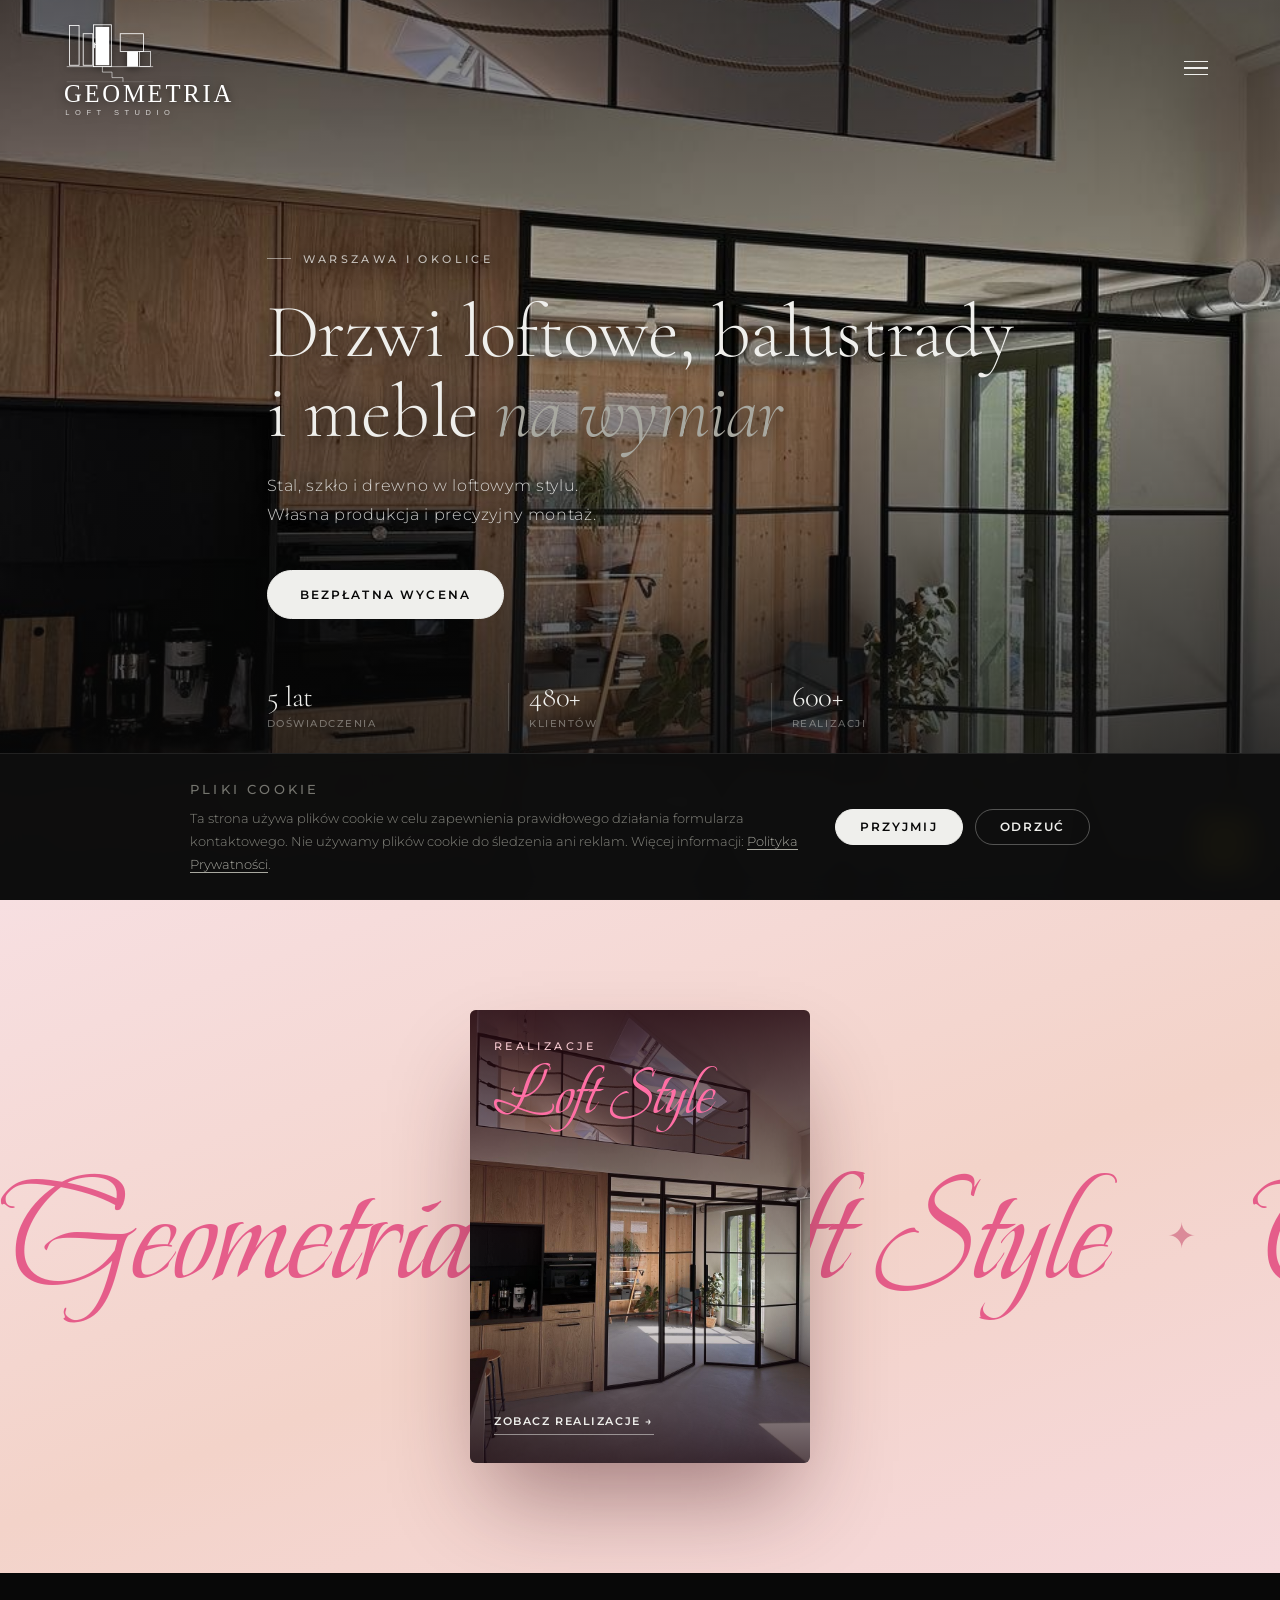
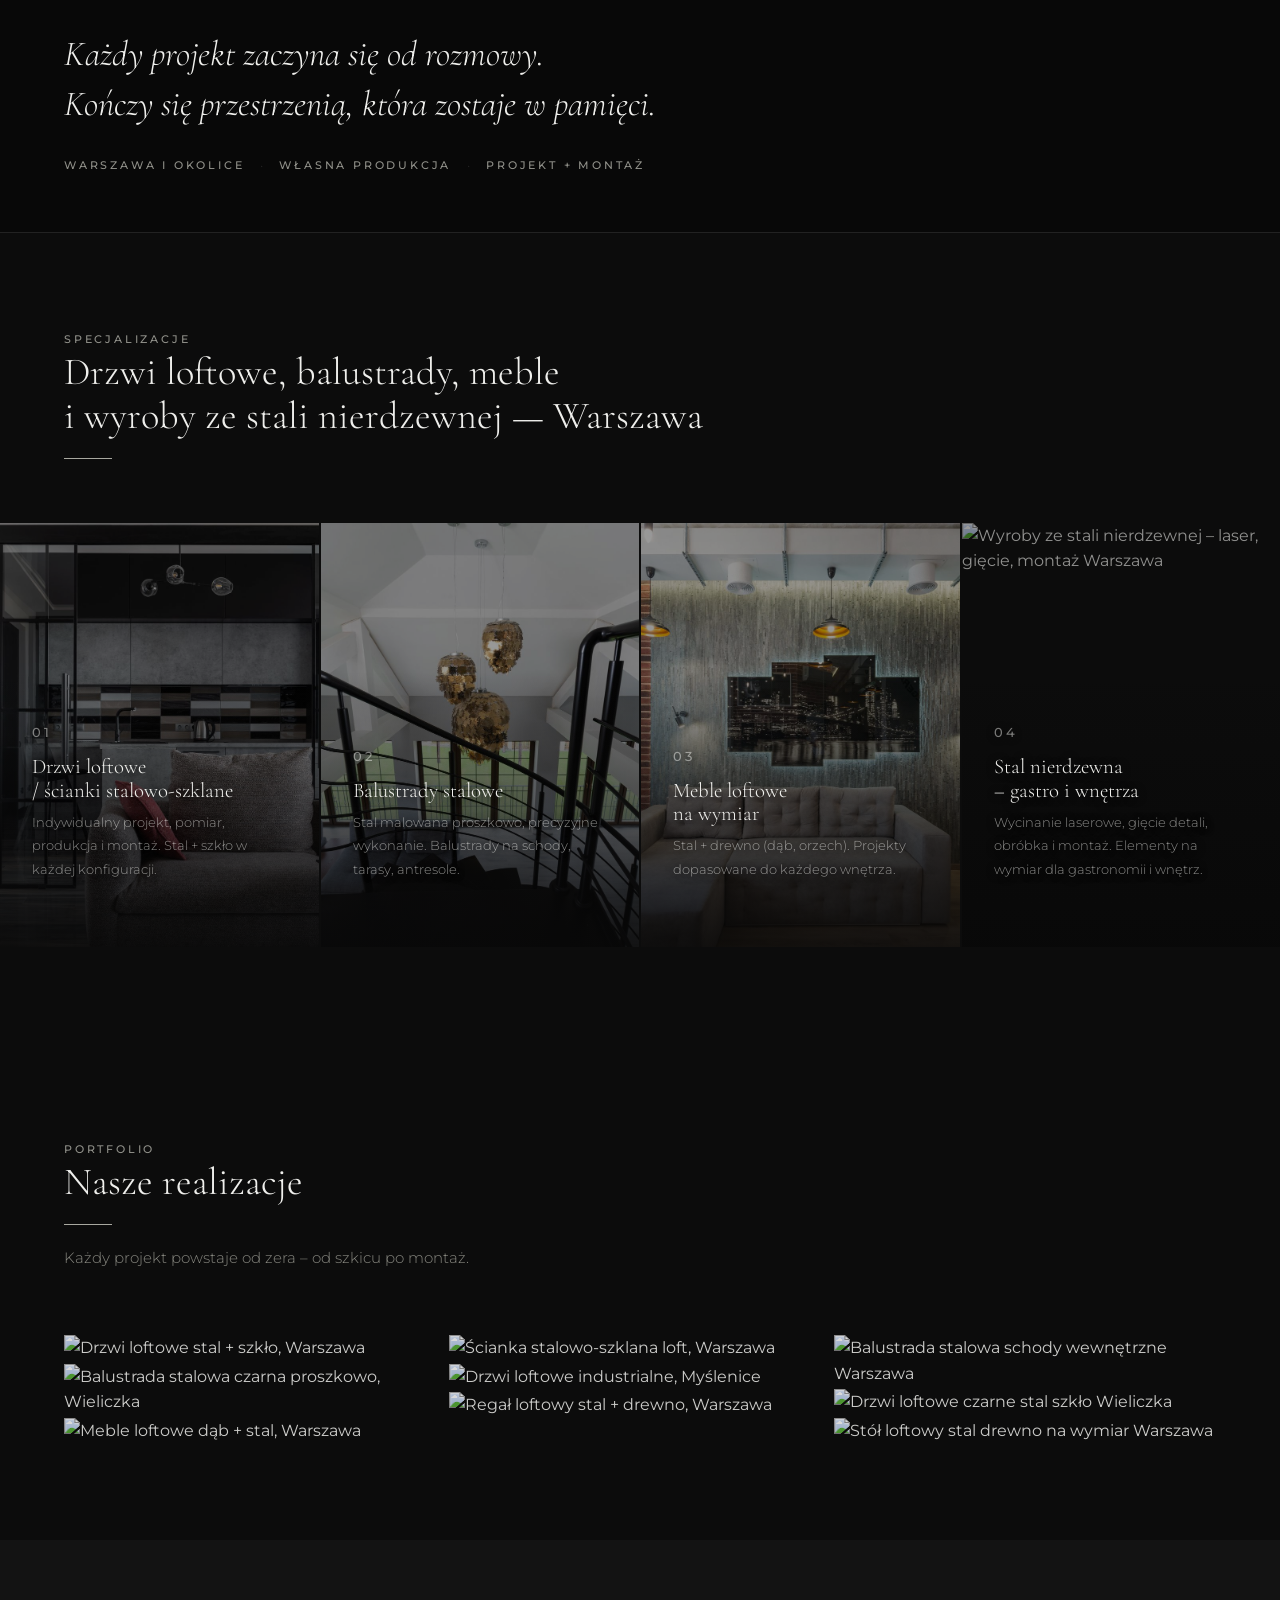
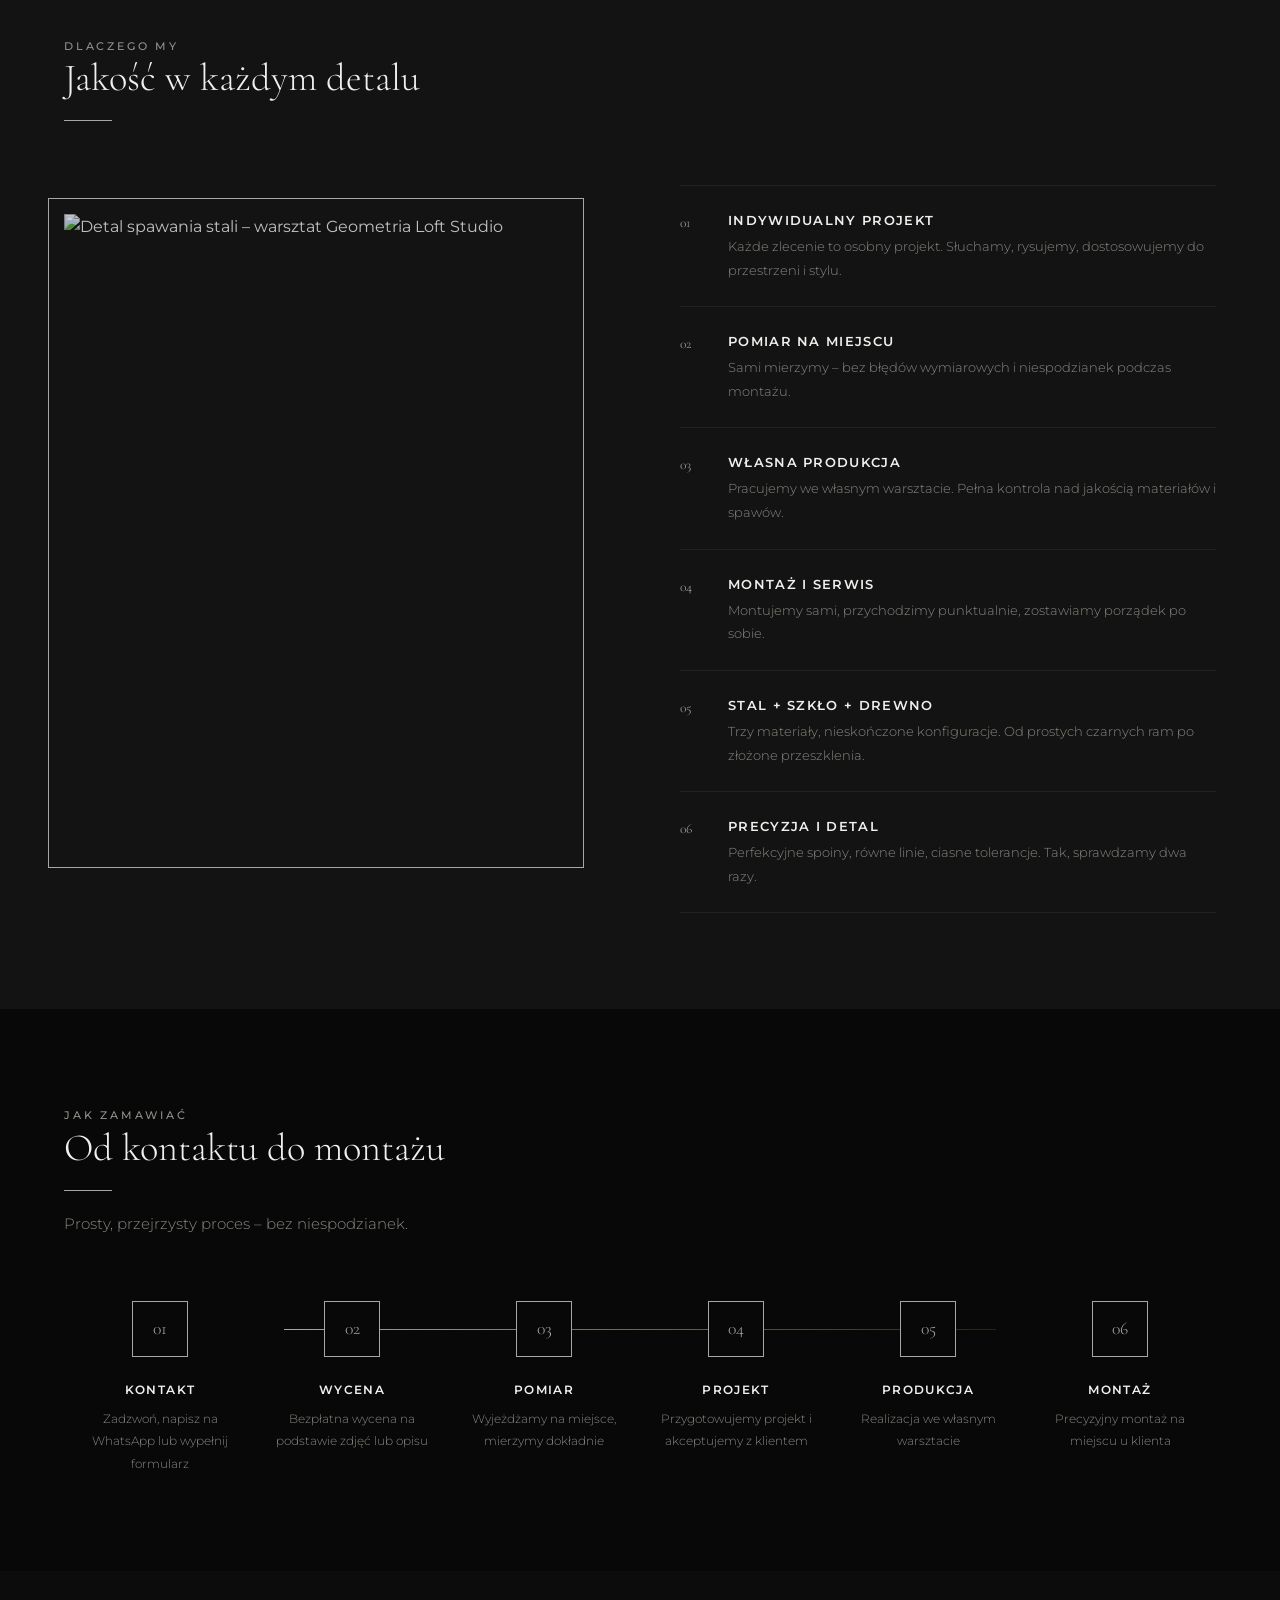
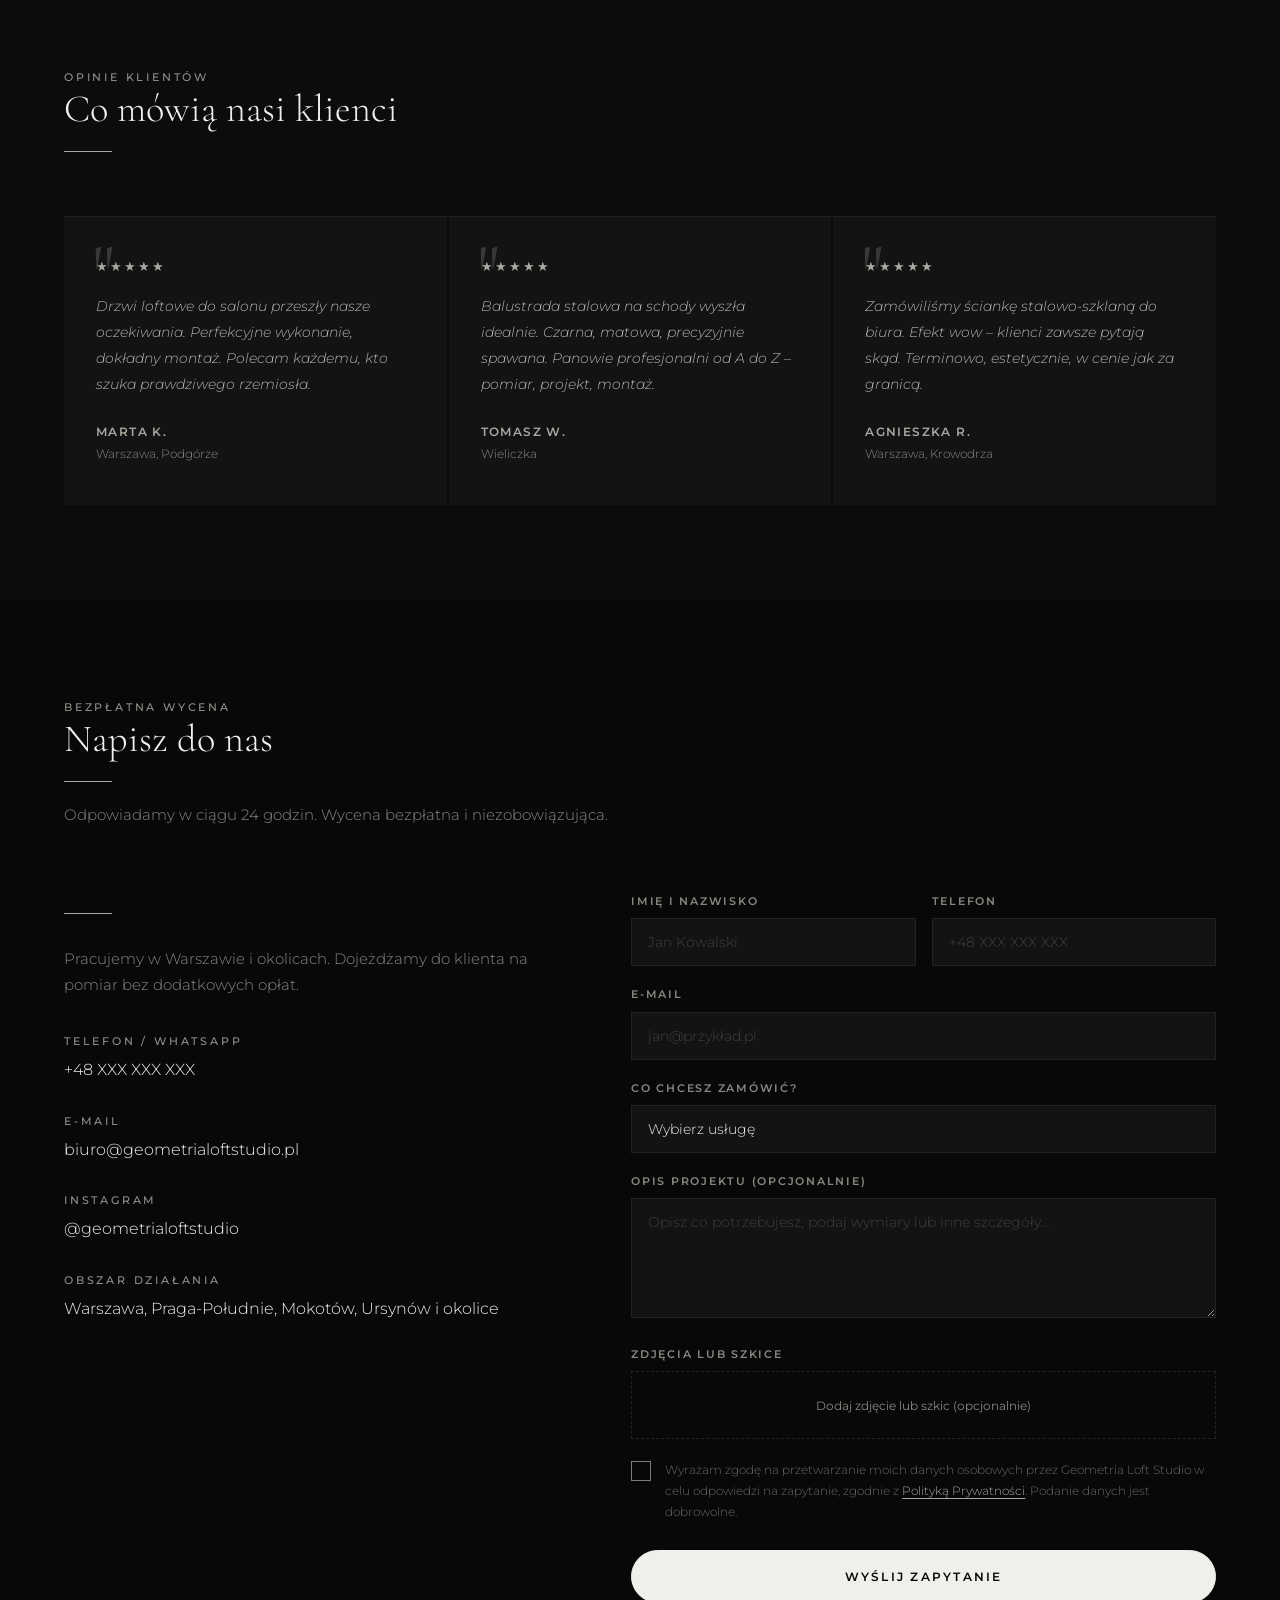
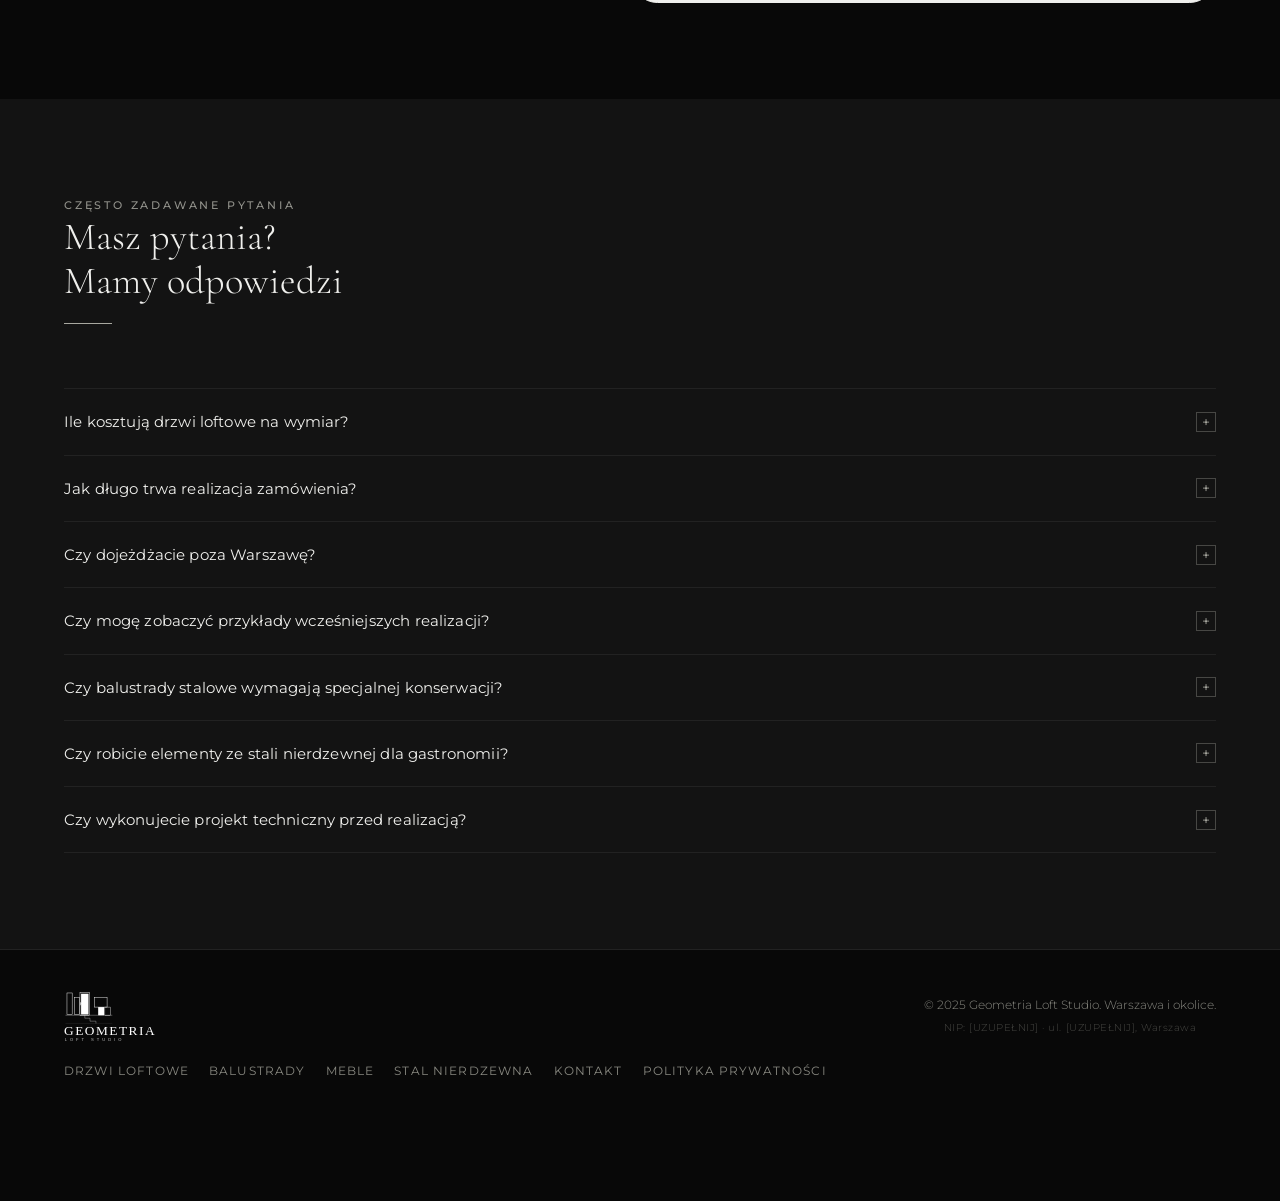
==== index.html @ bf61ce3c "Add pink script marquee showcase section to homepage Unpacks the site source into the repo (index.ht" ====
<!DOCTYPE html>
<html lang="pl">
<head>
  <meta charset="UTF-8" />
  <meta name="viewport" content="width=device-width, initial-scale=1.0" />
  <meta name="description" content="Geometria Loft Studio – drzwi loftowe, balustrady stalowe i meble na wymiar w Warszawie. Indywidualny projekt, własna produkcja, montaż." />
  <meta name="keywords" content="drzwi loftowe Warszawa, balustrady stalowe Warszawa, meble loftowe na wymiar Warszawa, ścianki stalowo szklane, loft studio Warszawa" />
  <meta property="og:title" content="Geometria Loft Studio – Drzwi loftowe i balustrady stalowe Warszawa" />
  <meta property="og:description" content="Drzwi loftowe, balustrady stalowe i meble na wymiar. Stal, szkło i drewno w loftowym stylu. Warszawa i okolice." />
  <meta property="og:type" content="website" />
  <title>Geometria Loft Studio – Drzwi loftowe, Balustrady i Meble na wymiar | Warszawa</title>
  <link rel="icon" href="img/logo.jpg" type="image/jpeg" />
  <link rel="canonical" href="https://geometrialoftstudio.pl/" />
  <link rel="preconnect" href="https://fonts.googleapis.com" />
  <link rel="preconnect" href="https://fonts.gstatic.com" crossorigin />
  <link rel="stylesheet" href="css/style.css" />

  <!-- FAQ Schema (JSON-LD) -->
  <script type="application/ld+json">
  {
    "@context": "https://schema.org",
    "@type": "FAQPage",
    "mainEntity": [
      {
        "@type": "Question",
        "name": "Czy wykonujecie drzwi loftowe na wymiar w Warszawie?",
        "acceptedAnswer": {
          "@type": "Answer",
          "text": "Tak. Projektujemy i produkujemy drzwi loftowe oraz ścianki stalowo-szklane na indywidualne zamówienie. Realizujemy zlecenia w Warszawie i okolicach."
        }
      },
      {
        "@type": "Question",
        "name": "Jak wygląda proces zamówienia balustrady stalowej?",
        "acceptedAnswer": {
          "@type": "Answer",
          "text": "Proces: kontakt → bezpłatna wycena → pomiar → projekt → produkcja → montaż. Od pierwszego kontaktu do montażu."
        }
      },
      {
        "@type": "Question",
        "name": "Czy robicie meble loftowe na wymiar?",
        "acceptedAnswer": {
          "@type": "Answer",
          "text": "Tak. Tworzymy meble loftowe z połączenia stali i drewna – blaty, regały, stoły, konsole – dopasowane do każdego wnętrza."
        }
      }
    ]
  }
  </script>

  <!-- LocalBusiness Schema -->
  <script type="application/ld+json">
  {
    "@context": "https://schema.org",
    "@type": "LocalBusiness",
    "name": "Geometria Loft Studio",
    "description": "Drzwi loftowe, balustrady stalowe i meble na wymiar w Warszawie",
    "address": {
      "@type": "PostalAddress",
      "addressLocality": "Warszawa",
      "addressCountry": "PL"
    },
    "telephone": "+48 XXX XXX XXX",
    "areaServed": "Warszawa i okolice"
  }
  </script>
</head>

<body>

  <!-- ============================================================
       HEADER
  ============================================================ -->
  <header>
    <div class="container">
      <div class="nav-inner">
        <a href="#hero" class="logo" aria-label="Geometria Loft Studio">
          <img src="[data-uri]" alt="Geometria Loft Studio logo" width="120" height="48" />
        </a>
        <button class="burger" id="burgerBtn" aria-label="Menu" aria-expanded="false" aria-controls="mobileMenu">
          <span></span>
          <span></span>
          <span></span>
        </button>

        <!-- Mobile menu overlay -->
        <div class="mobile-menu" id="mobileMenu" aria-hidden="true">
          <div class="mobile-menu-inner">
            <nav aria-label="Nawigacja mobilna">
              <a href="#uslugi" class="mobile-link">Usługi</a>
              <a href="#galeria" class="mobile-link">Realizacje</a>
              <a href="#proces" class="mobile-link">Proces</a>
              <a href="#opinie" class="mobile-link">Opinie</a>
              <a href="#faq" class="mobile-link">FAQ</a>
              <a href="#kontakt" class="mobile-link">Kontakt</a>
            </nav>
          </div>
        </div>
      </div>
    </div>
  </header>

  <!-- ============================================================
       HERO
  ============================================================ -->
  <section id="hero" aria-labelledby="hero-heading">
    <div class="hero-bg" role="img" aria-label="Drzwi loftowe stalowo-szklane w stylu industrialnym"></div>
    <div class="container">
      <div class="hero-content">
        <p class="label rv">Warszawa i okolice</p>
        <!-- JEDYNY H1 NA STRONIE -->
        <h1 id="hero-heading" class="display rv rv-delay-1">
          Drzwi loftowe, balustrady<br />
          i meble <em>na wymiar</em>
        </h1>
        <p class="hero-sub rv rv-delay-2">Stal, szkło i drewno w loftowym stylu.<br />Własna produkcja i precyzyjny montaż.</p>
        <div class="hero-btns rv rv-delay-3">
          <a href="#kontakt" class="btn btn-bronze">Bezpłatna wycena</a>
        </div>

        <div class="hero-stats" style="display:flex;flex-direction:row;flex-wrap:nowrap;align-items:flex-start;gap:0;margin-top:64px;width:100%;">
          <div class="hero-stat" style="display:flex;flex-direction:column;gap:4px;flex:1;padding-right:20px;">
            <span class="hero-stat-num" data-target="5" data-suffix=" lat" style="font-family:'Cormorant Garamond',Georgia,serif;font-size:1.8rem;font-weight:300;color:#EFEFEC;line-height:1;display:block;">0</span>
            <span class="hero-stat-label" style="font-size:0.6rem;font-weight:500;letter-spacing:0.16em;text-transform:uppercase;color:rgba(239,239,236,0.4);display:block;">Doświadczenia</span>
          </div>
          <div class="hero-stat" style="display:flex;flex-direction:column;gap:4px;flex:1;padding:0 20px;border-left:1px solid rgba(239,239,236,0.15);">
            <span class="hero-stat-num" data-target="480" data-suffix="+" style="font-family:'Cormorant Garamond',Georgia,serif;font-size:1.8rem;font-weight:300;color:#EFEFEC;line-height:1;display:block;">0</span>
            <span class="hero-stat-label" style="font-size:0.6rem;font-weight:500;letter-spacing:0.16em;text-transform:uppercase;color:rgba(239,239,236,0.4);display:block;">Klientów</span>
          </div>
          <div class="hero-stat" style="display:flex;flex-direction:column;gap:4px;flex:1;padding-left:20px;border-left:1px solid rgba(239,239,236,0.15);">
            <span class="hero-stat-num" data-target="600" data-suffix="+" style="font-family:'Cormorant Garamond',Georgia,serif;font-size:1.8rem;font-weight:300;color:#EFEFEC;line-height:1;display:block;">0</span>
            <span class="hero-stat-label" style="font-size:0.6rem;font-weight:500;letter-spacing:0.16em;text-transform:uppercase;color:rgba(239,239,236,0.4);display:block;">Realizacji</span>
          </div>
        </div>
      </div>
    </div>
  </section>

  <!-- ============================================================
       SHOWCASE MARQUEE
  ============================================================ -->
  <section id="styl" class="showcase-marquee" aria-labelledby="showcase-heading">
    <h2 id="showcase-heading" class="sr-only">Styl loftowy Geometria</h2>
    <div class="marquee-track" aria-hidden="true">
      <div class="marquee-group">
        <span>Geometria</span><span class="marquee-dot">✦</span>
        <span>Loft Style</span><span class="marquee-dot">✦</span>
        <span>Geometria</span><span class="marquee-dot">✦</span>
        <span>Loft Style</span><span class="marquee-dot">✦</span>
      </div>
      <div class="marquee-group">
        <span>Geometria</span><span class="marquee-dot">✦</span>
        <span>Loft Style</span><span class="marquee-dot">✦</span>
        <span>Geometria</span><span class="marquee-dot">✦</span>
        <span>Loft Style</span><span class="marquee-dot">✦</span>
      </div>
    </div>
    <div class="container showcase-inner">
      <figure class="showcase-card rv">
        <img src="img/showcase-photo.jpg" alt="Loftowe wnętrze ze stalowo-szklanymi drzwiami Geometria Loft Studio" loading="lazy" width="960" height="1280" />
        <figcaption>
          <span class="label showcase-eyebrow">Realizacje</span>
          <span class="showcase-script">Loft Style</span>
          <a href="#galeria" class="showcase-card-link">Zobacz realizacje →</a>
        </figcaption>
      </figure>
    </div>
  </section>

  <!-- ============================================================
       SLOGAN / MIKRO-HISTORIA
  ============================================================ -->
  <div class="slogan-block">
    <div class="container">
      <p class="slogan-text rv">Każdy projekt zaczyna się od rozmowy.<br>Kończy się przestrzenią, która zostaje w pamięci.</p>
      <div class="slogan-meta rv rv-delay-1">
        <span class="label">Warszawa i okolice</span>
        <span class="slogan-divider">·</span>
        <span class="label">Własna produkcja</span>
        <span class="slogan-divider">·</span>
        <span class="label">Projekt + montaż</span>
      </div>
    </div>
  </div>


  <!-- ============================================================
       USŁUGI
  ============================================================ -->
  <section id="uslugi" aria-labelledby="uslugi-heading">
    <div class="container">
      <div class="section-header rv">
        <p class="label">Specjalizacje</p>
        <!-- H2 SEO: drzwi loftowe, balustrady, meble Warszawa -->
        <h2 id="uslugi-heading">Drzwi loftowe, balustrady, meble<br />i wyroby ze stali nierdzewnej — Warszawa</h2>
        <div class="line"></div>
      </div>
    </div>
    <div class="services-grid">

      <!-- Karta 1 -->
      <div id="drzwi" class="service-card rv">
        <img
          src="[data-uri]"
          alt="Drzwi loftowe stalowo-szklane Warszawa – projekt i montaż"
         
          width="600" height="800"
        />
        <div class="service-card-body">
          <p class="label">01</p>
          <!-- H2 z kluczem SEO -->
          <h2 style="font-size:1.3rem; font-weight:300; color:var(--white); margin-bottom:8px;">Drzwi loftowe<br />/ ścianki stalowo-szklane</h2>
          <p>Indywidualny projekt, pomiar, produkcja i montaż. Stal + szkło w każdej konfiguracji.</p>
          <span class="service-card-link">Zapytaj o wycenę →</span>
        </div>
      </div>

      <!-- Karta 2 -->
      <div id="balustrady" class="service-card rv rv-delay-1">
        <img
          src="[data-uri]"
          alt="Balustrady stalowe Warszawa – czarne, malowane proszkowo"
         
          width="600" height="800"
        />
        <div class="service-card-body">
          <p class="label">02</p>
          <!-- H2 z kluczem SEO -->
          <h2 style="font-size:1.3rem; font-weight:300; color:var(--white); margin-bottom:8px;">Balustrady stalowe</h2>
          <p>Stal malowana proszkowo, precyzyjne wykonanie. Balustrady na schody, tarasy, antresole.</p>
          <span class="service-card-link">Zapytaj o wycenę →</span>
        </div>
      </div>

      <!-- Karta 3 -->
      <div id="meble" class="service-card rv rv-delay-2">
        <img
          src="[data-uri]"
          alt="Meble loftowe na wymiar Warszawa – stal i drewno"
         
          width="600" height="800"
        />
        <div class="service-card-body">
          <p class="label">03</p>
          <!-- H2 z kluczem SEO -->
          <h2 style="font-size:1.3rem; font-weight:300; color:var(--white); margin-bottom:8px;">Meble loftowe<br />na wymiar</h2>
          <p>Stal + drewno (dąb, orzech). Projekty dopasowane do każdego wnętrza.</p>
          <span class="service-card-link">Zapytaj o wycenę →</span>
        </div>
      </div>

      <!-- Karta 4 -->
      <div id="nierdzewna" class="service-card rv rv-delay-3">
        <img
          src="https://images.unsplash.com/photo-1565193566173-7a0ee3dbe261?w=800&q=75&fm=webp"
          alt="Wyroby ze stali nierdzewnej – laser, gięcie, montaż Warszawa"
          loading="lazy"
          width="600" height="800"
        />
        <div class="service-card-body">
          <p class="label">04</p>
          <h2 style="font-size:1.3rem; font-weight:300; color:var(--white); margin-bottom:8px;">Stal nierdzewna<br />– gastro i wnętrza</h2>
          <p>Wycinanie laserowe, gięcie detali, obróbka i montaż. Elementy na wymiar dla gastronomii i wnętrz.</p>
          <span class="service-card-link">Zapytaj o wycenę →</span>
        </div>
      </div>

    </div>
  </section>

  <!-- ============================================================
       GALERIA
  ============================================================ -->
  <section id="galeria" aria-labelledby="galeria-heading">
    <div class="container">
      <div class="section-header rv">
        <p class="label">Portfolio</p>
        <h2 id="galeria-heading">Nasze realizacje</h2>
        <div class="line"></div>
        <p>Każdy projekt powstaje od zera – od szkicu po montaż.</p>
      </div>
      <div class="gallery-grid">

        <div class="gallery-item rv">
          <img src="https://images.unsplash.com/photo-1600566752355-35792bedcfea?w=600&q=75&fm=webp" alt="Drzwi loftowe stal + szkło, Warszawa" loading="lazy" />
          <div class="gallery-caption">Drzwi loftowe, stal + szkło, Warszawa</div>
        </div>

        <div class="gallery-item rv rv-delay-1">
          <img src="https://images.unsplash.com/photo-1600573472592-401b489a3cdc?w=600&q=75&fm=webp" alt="Balustrada stalowa czarna proszkowo, Wieliczka" loading="lazy" />
          <div class="gallery-caption">Balustrada stalowa, czarna proszkowa, Wieliczka</div>
        </div>

        <div class="gallery-item rv rv-delay-2">
          <img src="https://images.unsplash.com/photo-1555041469-a586c61ea9bc?w=600&q=75&fm=webp" alt="Meble loftowe dąb + stal, Warszawa" loading="lazy" />
          <div class="gallery-caption">Meble loftowe, dąb + stal, Warszawa</div>
        </div>

        <div class="gallery-item rv rv-delay-1">
          <img src="https://images.unsplash.com/photo-1600047509782-20d39509f26d?w=600&q=75&fm=webp" alt="Ścianka stalowo-szklana loft, Warszawa" loading="lazy" />
          <div class="gallery-caption">Ścianka stalowo-szklana, Warszawa</div>
        </div>

        <div class="gallery-item rv rv-delay-2">
          <img src="https://images.unsplash.com/photo-1513694203232-719a280e022f?w=600&q=75&fm=webp" alt="Drzwi loftowe industrialne, Myślenice" loading="lazy" />
          <div class="gallery-caption">Drzwi loftowe industrialne, Myślenice</div>
        </div>

        <div class="gallery-item rv rv-delay-3">
          <img src="https://images.unsplash.com/photo-1567016432779-094069958ea5?w=600&q=75&fm=webp" alt="Regał loftowy stal + drewno, Warszawa" loading="lazy" />
          <div class="gallery-caption">Regał loftowy, stal + drewno, Warszawa</div>
        </div>

        <div class="gallery-item rv">
          <img src="https://images.unsplash.com/photo-1616594039964-ae9021a400a0?w=600&q=75&fm=webp" alt="Balustrada stalowa schody wewnętrzne Warszawa" loading="lazy" />
          <div class="gallery-caption">Balustrada stalowa, schody, Warszawa</div>
        </div>

        <div class="gallery-item rv rv-delay-1">
          <img src="https://images.unsplash.com/photo-1502005229762-cf1b2da7c5d6?w=600&q=75&fm=webp" alt="Drzwi loftowe czarne stal szkło Wieliczka" loading="lazy" />
          <div class="gallery-caption">Drzwi loftowe, czarna stal + szkło, Wieliczka</div>
        </div>

        <div class="gallery-item rv rv-delay-2">
          <img src="https://images.unsplash.com/photo-1538688525198-9b88f6f53126?w=600&q=75&fm=webp" alt="Stół loftowy stal drewno na wymiar Warszawa" loading="lazy" />
          <div class="gallery-caption">Stół loftowy, stal + drewno, Warszawa</div>
        </div>

      </div>
    </div>
  </section>

  <!-- ============================================================
       DLACZEGO MY
  ============================================================ -->
  <section id="dlaczego" aria-labelledby="dlaczego-heading">
    <div class="container">
      <div class="section-header rv">
        <p class="label">Dlaczego my</p>
        <h2 id="dlaczego-heading">Jakość w każdym detalu</h2>
        <div class="line"></div>
      </div>
      <div class="why-layout">
        <div class="why-image rv">
          <img
            src="https://images.unsplash.com/photo-1534349762230-e0cadf78f5da?w=700&q=75&fm=webp"
            alt="Detal spawania stali – warsztat Geometria Loft Studio"
            loading="lazy"
          />
        </div>
        <ul class="why-list">
          <li class="why-item rv">
            <span class="why-num">01</span>
            <div>
              <h3>Indywidualny projekt</h3>
              <p>Każde zlecenie to osobny projekt. Słuchamy, rysujemy, dostosowujemy do przestrzeni i stylu.</p>
            </div>
          </li>
          <li class="why-item rv rv-delay-1">
            <span class="why-num">02</span>
            <div>
              <h3>Pomiar na miejscu</h3>
              <p>Sami mierzymy – bez błędów wymiarowych i niespodzianek podczas montażu.</p>
            </div>
          </li>
          <li class="why-item rv rv-delay-2">
            <span class="why-num">03</span>
            <div>
              <h3>Własna produkcja</h3>
              <p>Pracujemy we własnym warsztacie. Pełna kontrola nad jakością materiałów i spawów.</p>
            </div>
          </li>
          <li class="why-item rv rv-delay-3">
            <span class="why-num">04</span>
            <div>
              <h3>Montaż i serwis</h3>
              <p>Montujemy sami, przychodzimy punktualnie, zostawiamy porządek po sobie.</p>
            </div>
          </li>
          <li class="why-item rv rv-delay-4">
            <span class="why-num">05</span>
            <div>
              <h3>Stal + szkło + drewno</h3>
              <p>Trzy materiały, nieskończone konfiguracje. Od prostych czarnych ram po złożone przeszklenia.</p>
            </div>
          </li>
          <li class="why-item rv rv-delay-5">
            <span class="why-num">06</span>
            <div>
              <h3>Precyzja i detal</h3>
              <p>Perfekcyjne spoiny, równe linie, ciasne tolerancje. Tak, sprawdzamy dwa razy.</p>
            </div>
          </li>
        </ul>
      </div>
    </div>
  </section>

  <!-- ============================================================
       PROCES
  ============================================================ -->
  <section id="proces" aria-labelledby="proces-heading">
    <div class="container">
      <div class="section-header rv">
        <p class="label">Jak zamawiać</p>
        <h2 id="proces-heading">Od kontaktu do montażu</h2>
        <div class="line"></div>
        <p>Prosty, przejrzysty proces – bez niespodzianek.</p>
      </div>
      <div class="process-steps">
        <div class="step rv">
          <div class="step-num">01</div>
          <h3>Kontakt</h3>
          <p>Zadzwoń, napisz na WhatsApp lub wypełnij formularz</p>
        </div>
        <div class="step rv rv-delay-1">
          <div class="step-num">02</div>
          <h3>Wycena</h3>
          <p>Bezpłatna wycena na podstawie zdjęć lub opisu</p>
        </div>
        <div class="step rv rv-delay-2">
          <div class="step-num">03</div>
          <h3>Pomiar</h3>
          <p>Wyjeżdżamy na miejsce, mierzymy dokładnie</p>
        </div>
        <div class="step rv rv-delay-3">
          <div class="step-num">04</div>
          <h3>Projekt</h3>
          <p>Przygotowujemy projekt i akceptujemy z klientem</p>
        </div>
        <div class="step rv rv-delay-4">
          <div class="step-num">05</div>
          <h3>Produkcja</h3>
          <p>Realizacja we własnym warsztacie</p>
        </div>
        <div class="step rv rv-delay-5">
          <div class="step-num">06</div>
          <h3>Montaż</h3>
          <p>Precyzyjny montaż na miejscu u klienta</p>
        </div>
      </div>
    </div>
  </section>

  <!-- ============================================================
       OPINIE
  ============================================================ -->
  <section id="opinie" aria-labelledby="opinie-heading">
    <div class="container">
      <div class="section-header rv">
        <p class="label">Opinie klientów</p>
        <h2 id="opinie-heading">Co mówią nasi klienci</h2>
        <div class="line"></div>
      </div>
      <div class="reviews-grid">
        <div class="review-card rv">
          <div class="stars" aria-label="5 gwiazdek">★★★★★</div>
          <p class="review-text">Drzwi loftowe do salonu przeszły nasze oczekiwania. Perfekcyjne wykonanie, dokładny montaż. Polecam każdemu, kto szuka prawdziwego rzemiosła.</p>
          <p class="review-author">Marta K.</p>
          <p class="review-loc">Warszawa, Podgórze</p>
        </div>
        <div class="review-card rv rv-delay-1">
          <div class="stars" aria-label="5 gwiazdek">★★★★★</div>
          <p class="review-text">Balustrada stalowa na schody wyszła idealnie. Czarna, matowa, precyzyjnie spawana. Panowie profesjonalni od A do Z – pomiar, projekt, montaż.</p>
          <p class="review-author">Tomasz W.</p>
          <p class="review-loc">Wieliczka</p>
        </div>
        <div class="review-card rv rv-delay-2">
          <div class="stars" aria-label="5 gwiazdek">★★★★★</div>
          <p class="review-text">Zamówiliśmy ściankę stalowo-szklaną do biura. Efekt wow – klienci zawsze pytają skąd. Terminowo, estetycznie, w cenie jak za granicą.</p>
          <p class="review-author">Agnieszka R.</p>
          <p class="review-loc">Warszawa, Krowodrza</p>
        </div>
      </div>
    </div>
  </section>

  <!-- ============================================================
       KONTAKT / FORMULARZ
  ============================================================ -->
  <section id="kontakt" aria-labelledby="kontakt-heading">
    <div class="container">
      <div class="section-header rv">
        <p class="label">Bezpłatna wycena</p>
        <h2 id="kontakt-heading">Napisz do nas</h2>
        <div class="line"></div>
        <p>Odpowiadamy w ciągu 24 godzin. Wycena bezpłatna i niezobowiązująca.</p>
      </div>
      <div class="contact-layout">

        <!-- Info -->
        <div class="contact-info rv">
          <div class="line"></div>
          <p>Pracujemy w Warszawie i okolicach. Dojeżdżamy do klienta na pomiar bez dodatkowych opłat.</p>
          <div class="contact-block">
            <p class="label">Telefon / WhatsApp</p>
            <a href="tel:+48XXXXXXXXX">+48 XXX XXX XXX</a>
          </div>
          <div class="contact-block">
            <p class="label">E-mail</p>
            <a href="mailto:biuro@geometrialoftstudio.pl">biuro@geometrialoftstudio.pl</a>
          </div>
          <div class="contact-block">
            <p class="label">Instagram</p>
            <a href="https://instagram.com/geometrialoftstudio" target="_blank" rel="noopener noreferrer">@geometrialoftstudio</a>
          </div>
          <div class="contact-block">
            <p class="label">Obszar działania</p>
            <span>Warszawa, Praga-Południe, Mokotów, Ursynów i okolice</span>
          </div>
        </div>

        <!-- Form -->
        <div class="rv rv-delay-1">
          <form
            id="contactForm"
            name="contact"
            method="POST"
            data-netlify="true"
            data-netlify-honeypot="bot-field"
            enctype="multipart/form-data"
            novalidate
          >
            <!-- Netlify hidden fields -->
            <input type="hidden" name="form-name" value="contact" />
            <p style="display:none"><label>Nie wypełniaj: <input name="bot-field" /></label></p>

            <div class="form-row">
              <div class="form-group">
                <label for="name">Imię i nazwisko</label>
                <input type="text" id="name" name="name" placeholder="Jan Kowalski" required />
              </div>
              <div class="form-group">
                <label for="phone">Telefon</label>
                <input type="tel" id="phone" name="phone" placeholder="+48 XXX XXX XXX" required />
              </div>
            </div>

            <div class="form-group">
              <label for="email">E-mail</label>
              <input type="email" id="email" name="email" placeholder="jan@przykład.pl" />
            </div>

            <div class="form-group">
              <label for="service">Co chcesz zamówić?</label>
              <select id="service" name="service" required>
                <option value="" disabled selected>Wybierz usługę</option>
                <option value="drzwi">Drzwi loftowe / ścianki stalowo-szklane</option>
                <option value="balustrady">Balustrady stalowe</option>
                <option value="meble">Meble loftowe na wymiar</option>
                <option value="inne">Inne</option>
              </select>
            </div>

            <div class="form-group">
              <label for="message">Opis projektu (opcjonalnie)</label>
              <textarea id="message" name="message" placeholder="Opisz co potrzebujesz, podaj wymiary lub inne szczegóły…"></textarea>
            </div>

            <div class="form-group">
              <label>Zdjęcia lub szkice</label>
              <div class="file-upload" onclick="document.getElementById('photo').click()" role="button" tabindex="0" onkeydown="if(event.key==='Enter')this.click()">
                <input type="file" id="photo" name="photo" accept="image/*,.pdf" multiple />
                <span>Dodaj zdjęcie lub szkic (opcjonalnie)</span>
              </div>
            </div>

            <div class="form-group gdpr-check">
              <div class="gdpr-check-row" id="gdprLabel">
                <input type="checkbox" name="gdpr" id="gdpr" required style="display:none;" />
                <span id="checkBox" style="display:inline-flex;align-items:center;justify-content:center;width:20px;height:20px;min-width:20px;border:1.5px solid rgba(239,239,236,0.5);background:transparent;cursor:pointer;font-size:15px;color:#A8A8A0;margin-top:2px;flex-shrink:0;transition:border-color 0.2s;"></span>
                <span class="gdpr-text">Wyrażam zgodę na przetwarzanie moich danych osobowych przez Geometria Loft Studio w celu odpowiedzi na zapytanie, zgodnie z <a href="polityka-prywatnosci.html" target="_blank">Polityką Prywatności</a>. Podanie danych jest dobrowolne.</span>
              </div>
            </div>

            <div class="form-submit">
              <button type="submit" class="btn btn-bronze">Wyślij zapytanie</button>
            </div>

          </form>
        </div>

      </div>
    </div>
  </section>

  <!-- ============================================================
       FAQ
  ============================================================ -->
  <section id="faq" aria-labelledby="faq-heading">
    <div class="container">
      <div class="section-header rv">
        <p class="label">Często zadawane pytania</p>
        <h2 id="faq-heading">Masz pytania?<br>Mamy odpowiedzi</h2>
        <div class="line"></div>
      </div>
      <div class="faq-list">

        <div class="faq-item rv">
          <button class="faq-question" aria-expanded="false">
            Ile kosztują drzwi loftowe na wymiar?
            <span class="faq-icon">+</span>
          </button>
          <div class="faq-answer" role="region">
            <div class="faq-answer-inner">
              Cena zależy od wymiarów, rodzaju szkła i wykończenia stali. Proste drzwi pojedyncze zaczynają się od ok. 2 500 zł. Ścianki stalowo-szklane wyceniamy indywidualnie po pomiarze. Wycena jest bezpłatna i niezobowiązująca — wystarczy napisać lub zadzwonić.
            </div>
          </div>
        </div>

        <div class="faq-item rv rv-delay-1">
          <button class="faq-question" aria-expanded="false">
            Jak długo trwa realizacja zamówienia?
            <span class="faq-icon">+</span>
          </button>
          <div class="faq-answer" role="region">
            <div class="faq-answer-inner">
              Standardowy czas realizacji to 3–5 tygodni od momentu zatwierdzenia projektu i wpłaty zaliczki. W przypadku większych zleceń lub niestandardowych materiałów czas może być dłuższy — informujemy o tym z wyprzedzeniem.
            </div>
          </div>
        </div>

        <div class="faq-item rv rv-delay-2">
          <button class="faq-question" aria-expanded="false">
            Czy dojeżdżacie poza Warszawę?
            <span class="faq-icon">+</span>
          </button>
          <div class="faq-answer" role="region">
            <div class="faq-answer-inner">
              Tak, realizujemy projekty w całym województwie mazowieckim oraz w okolicznych regionach. Koszt dojazdu ustalamy indywidualnie — w wielu przypadkach jest wliczony w cenę montażu.
            </div>
          </div>
        </div>

        <div class="faq-item rv rv-delay-3">
          <button class="faq-question" aria-expanded="false">
            Czy mogę zobaczyć przykłady wcześniejszych realizacji?
            <span class="faq-icon">+</span>
          </button>
          <div class="faq-answer" role="region">
            <div class="faq-answer-inner">
              Oczywiście — nasze realizacje publikujemy na <a href="https://instagram.com/geometrialoftstudio" target="_blank" rel="noopener">Instagramie</a> oraz w galerii na tej stronie. Możesz też poprosić o dodatkowe zdjęcia konkretnego typu projektu — chętnie przesłemy.
            </div>
          </div>
        </div>

        <div class="faq-item rv rv-delay-4">
          <button class="faq-question" aria-expanded="false">
            Czy balustrady stalowe wymagają specjalnej konserwacji?
            <span class="faq-icon">+</span>
          </button>
          <div class="faq-answer" role="region">
            <div class="faq-answer-inner">
              Nasze balustrady są malowane proszkowo, co zapewnia trwałość i odporność na korozję. Wystarczy regularne czyszczenie wilgotną ściereczką. Nie wymagają malowania ani specjalnych środków — to jeden z powodów, dla których stal proszkowa jest tak popularna.
            </div>
          </div>
        </div>

        <div class="faq-item rv rv-delay-4">
          <button class="faq-question" aria-expanded="false">
            Czy robicie elementy ze stali nierdzewnej dla gastronomii?
            <span class="faq-icon">+</span>
          </button>
          <div class="faq-answer" role="region">
            <div class="faq-answer-inner">
              Tak. Wykonujemy wyroby ze stali nierdzewnej zarówno dla gastronomii (blaty, okapy, regały, zlewy), jak i do wnętrz (elementy dekoracyjne, fronty, detale). Oferujemy wycinanie laserowe, gięcie detali, obróbkę powierzchni i montaż. Każde zlecenie wyceniamy indywidualnie.
            </div>
          </div>
        </div>

        <div class="faq-item rv rv-delay-5">
          <button class="faq-question" aria-expanded="false">
            Czy wykonujecie projekt techniczny przed realizacją?
            <span class="faq-icon">+</span>
          </button>
          <div class="faq-answer" role="region">
            <div class="faq-answer-inner">
              Tak. Po pomiarze przygotowujemy projekt techniczny i przesyłamy go do akceptacji klienta. Produkcja rozpoczyna się dopiero po zatwierdzeniu projektu — dzięki temu unikamy niespodzianek i mamy pewność, że efekt końcowy spełni oczekiwania.
            </div>
          </div>
        </div>

      </div>
    </div>
  </section>


  <!-- ============================================================
       FOOTER
  ============================================================ -->
  <footer>
    <div class="container">
      <div class="footer-inner">
        <div class="footer-logo">
          <img src="[data-uri]" alt="Geometria Loft Studio logo" width="120" height="48" />
        </div>
        <div class="footer-meta">
          <p class="footer-copy">© 2025 Geometria Loft Studio. Warszawa i okolice.</p>
          <p class="footer-nip">NIP: [UZUPEŁNIJ] · ul. [UZUPEŁNIJ], Warszawa</p>
        </div>
        <nav class="footer-links" aria-label="Linki w stopce">
          <a href="#drzwi">Drzwi loftowe</a>
          <a href="#balustrady">Balustrady</a>
          <a href="#meble">Meble</a>
          <a href="#nierdzewna">Stal nierdzewna</a>
          <a href="#kontakt">Kontakt</a>
          <a href="polityka-prywatnosci.html">Polityka Prywatności</a>
        </nav>
      </div>
    </div>
  </footer>

  <!-- ============================================================
       STICKY WHATSAPP
  ============================================================ -->
  <a
    href="https://www.fixly.pl/profil/XXXXXXXXX"
    class="fixly-fab"
    target="_blank"
    rel="noopener noreferrer"
    aria-label="Zobacz profil na Fixly"
  >
    <img src="[data-uri]" width="56" height="56" alt="Fixly" style="display:block;border-radius:14px;" />
  </a>


  <!-- Blur backdrop for burger menu -->
  <div class="menu-backdrop" id="menuBackdrop"></div>

  <!-- ============================================================
       COOKIE BANNER (RODO/GDPR)
  ============================================================ -->
  <div id="cookieBanner" class="cookie-banner" role="dialog" aria-label="Zgoda na pliki cookie" style="display:none;">
    <div class="cookie-inner">
      <div class="cookie-text">
        <p class="label">Pliki cookie</p>
        <p>Ta strona używa plików cookie w celu zapewnienia prawidłowego działania formularza kontaktowego. Nie używamy plików cookie do śledzenia ani reklam. Więcej informacji: <a href="polityka-prywatnosci.html">Polityka Prywatności</a>.</p>
      </div>
      <div class="cookie-btns">
        <button id="cookieAccept" class="btn btn-bronze">Przyjmij</button>
        <button id="cookieReject" class="btn btn-outline">Odrzuć</button>
      </div>
    </div>
  </div>
  <script src="js/main.js"></script>
</body>
</html>
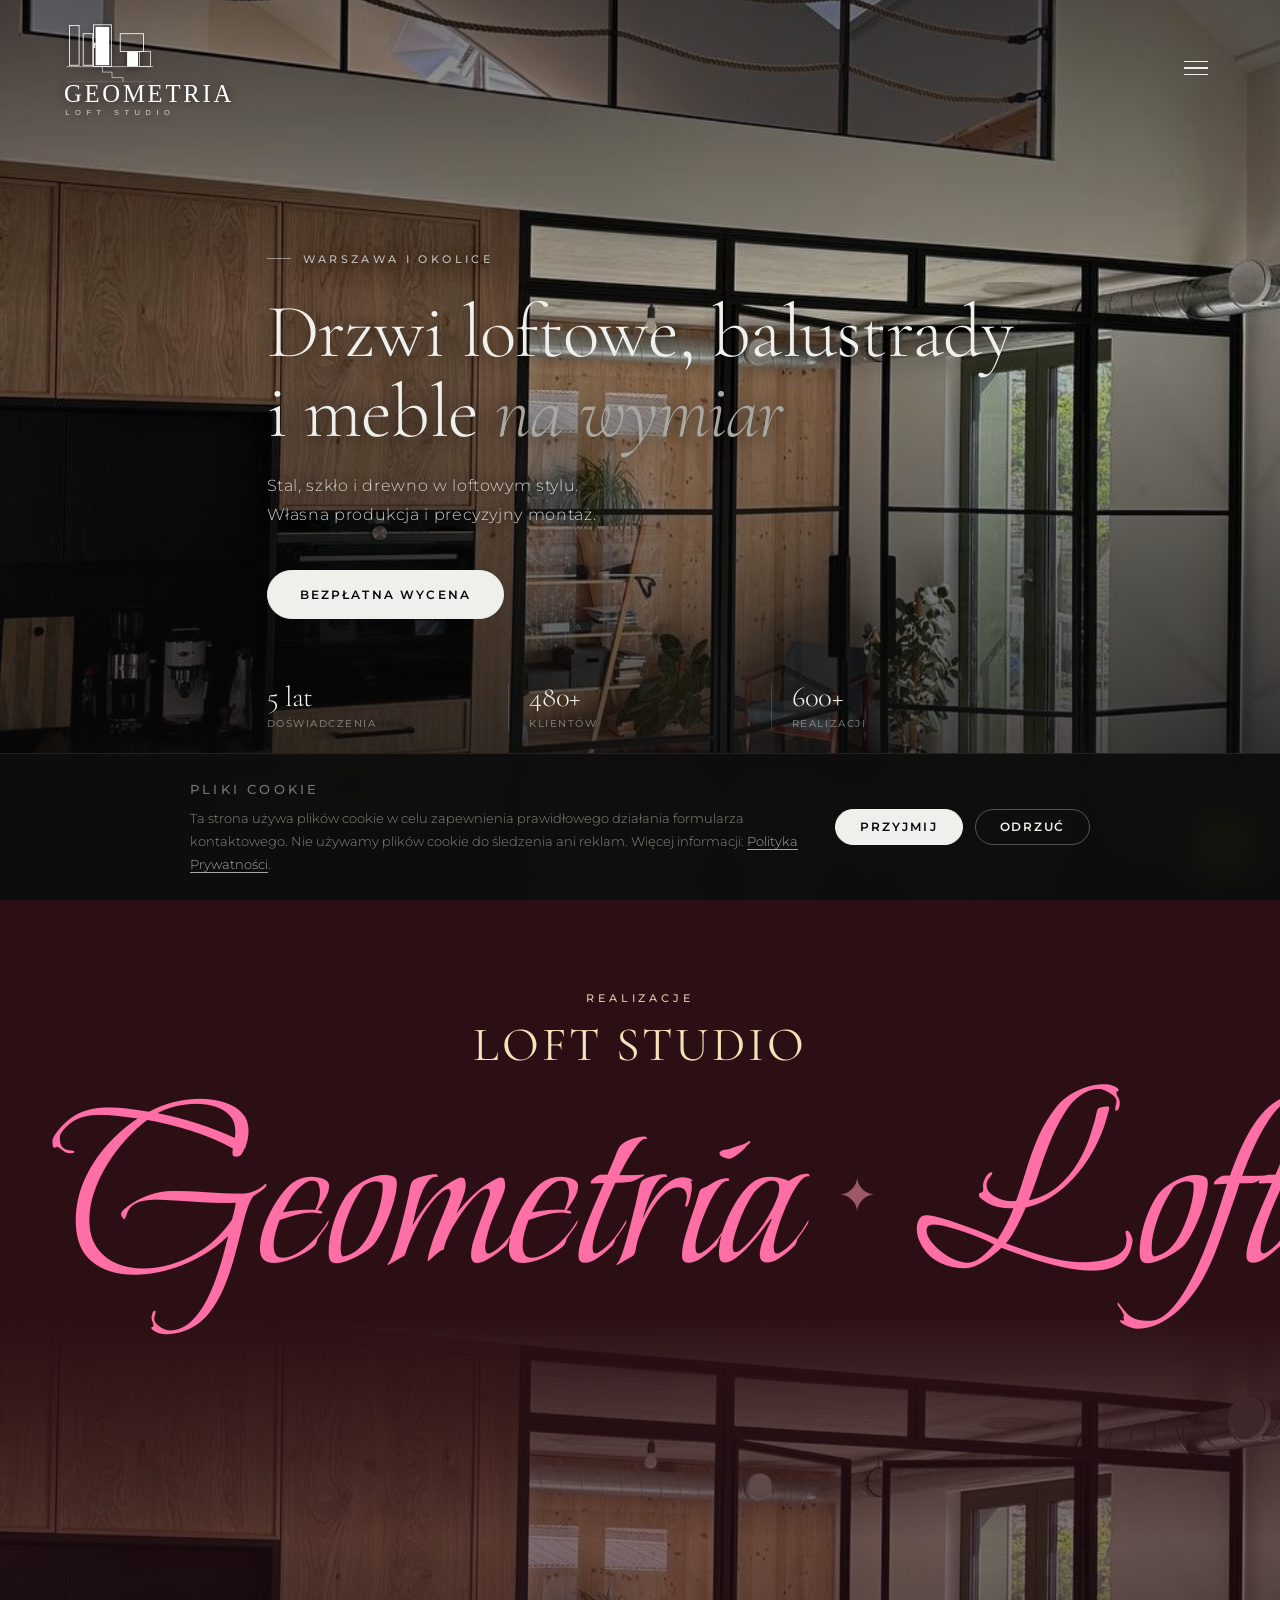
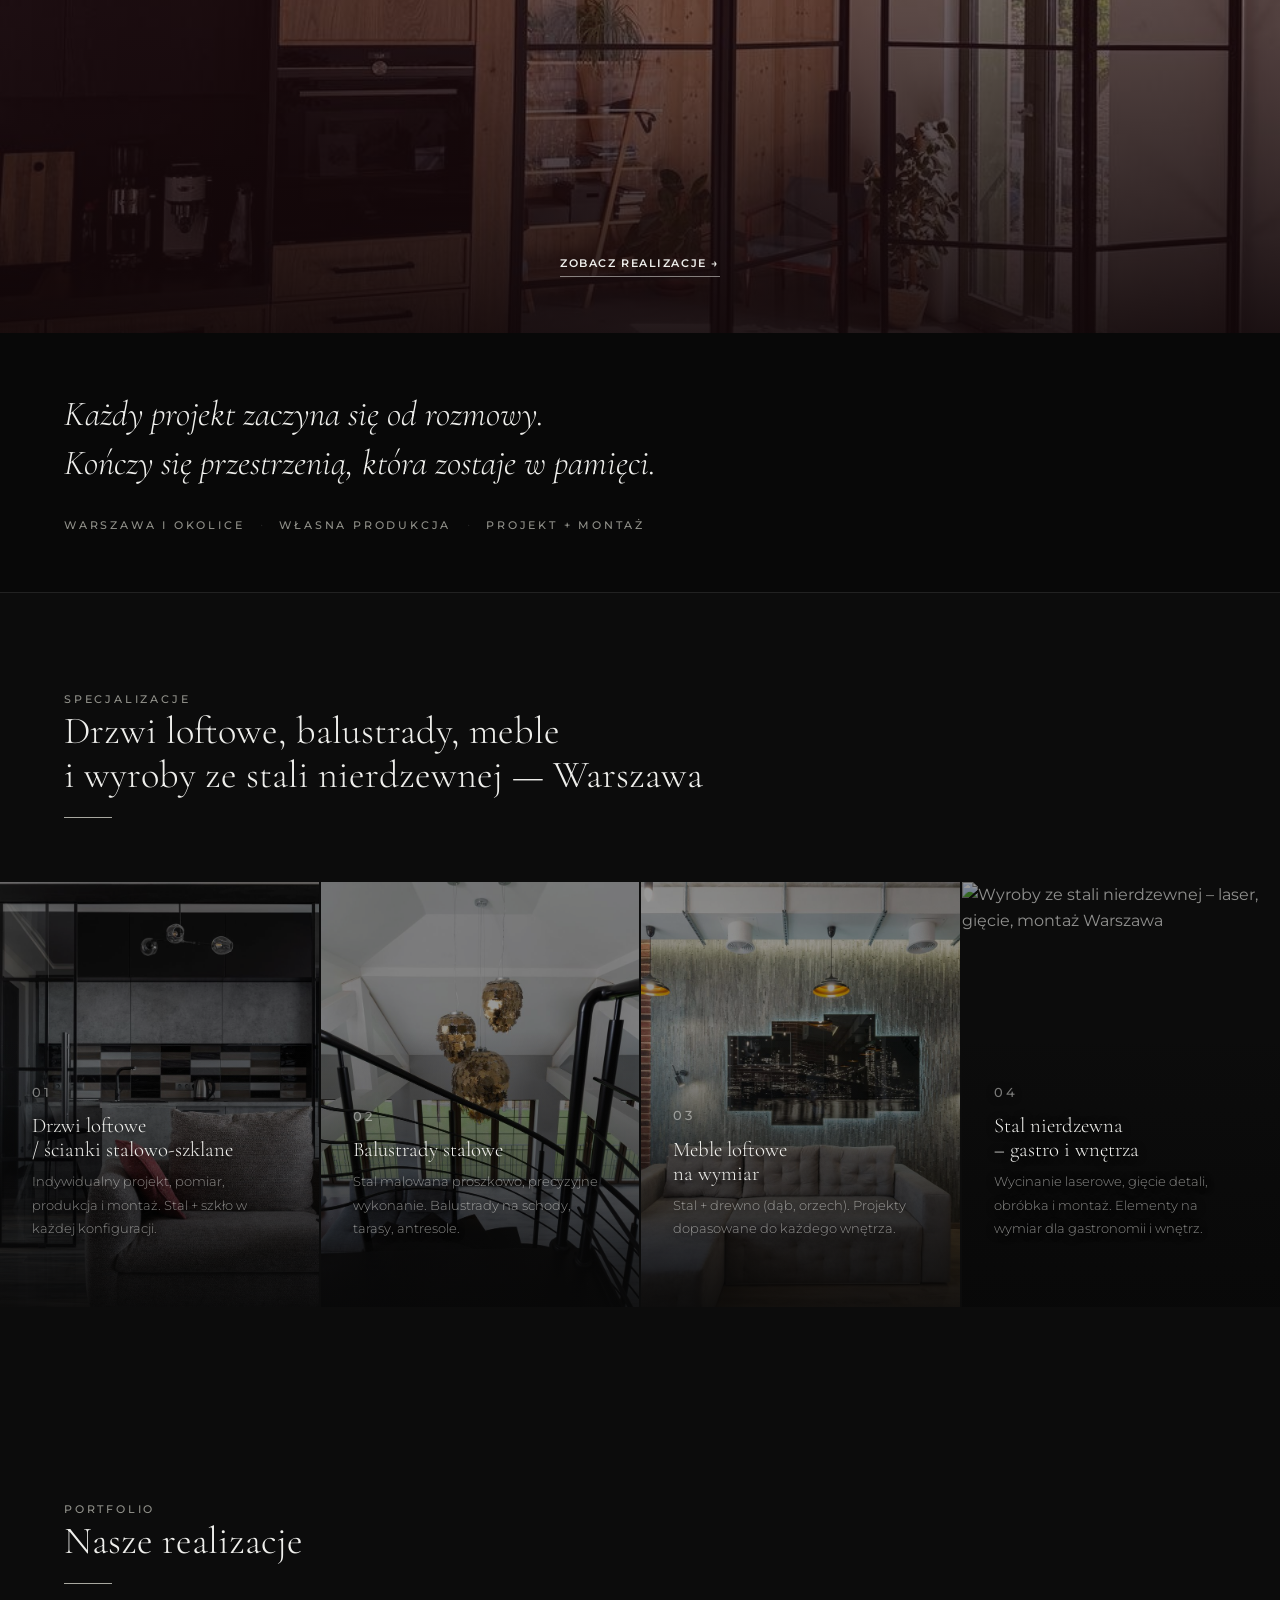
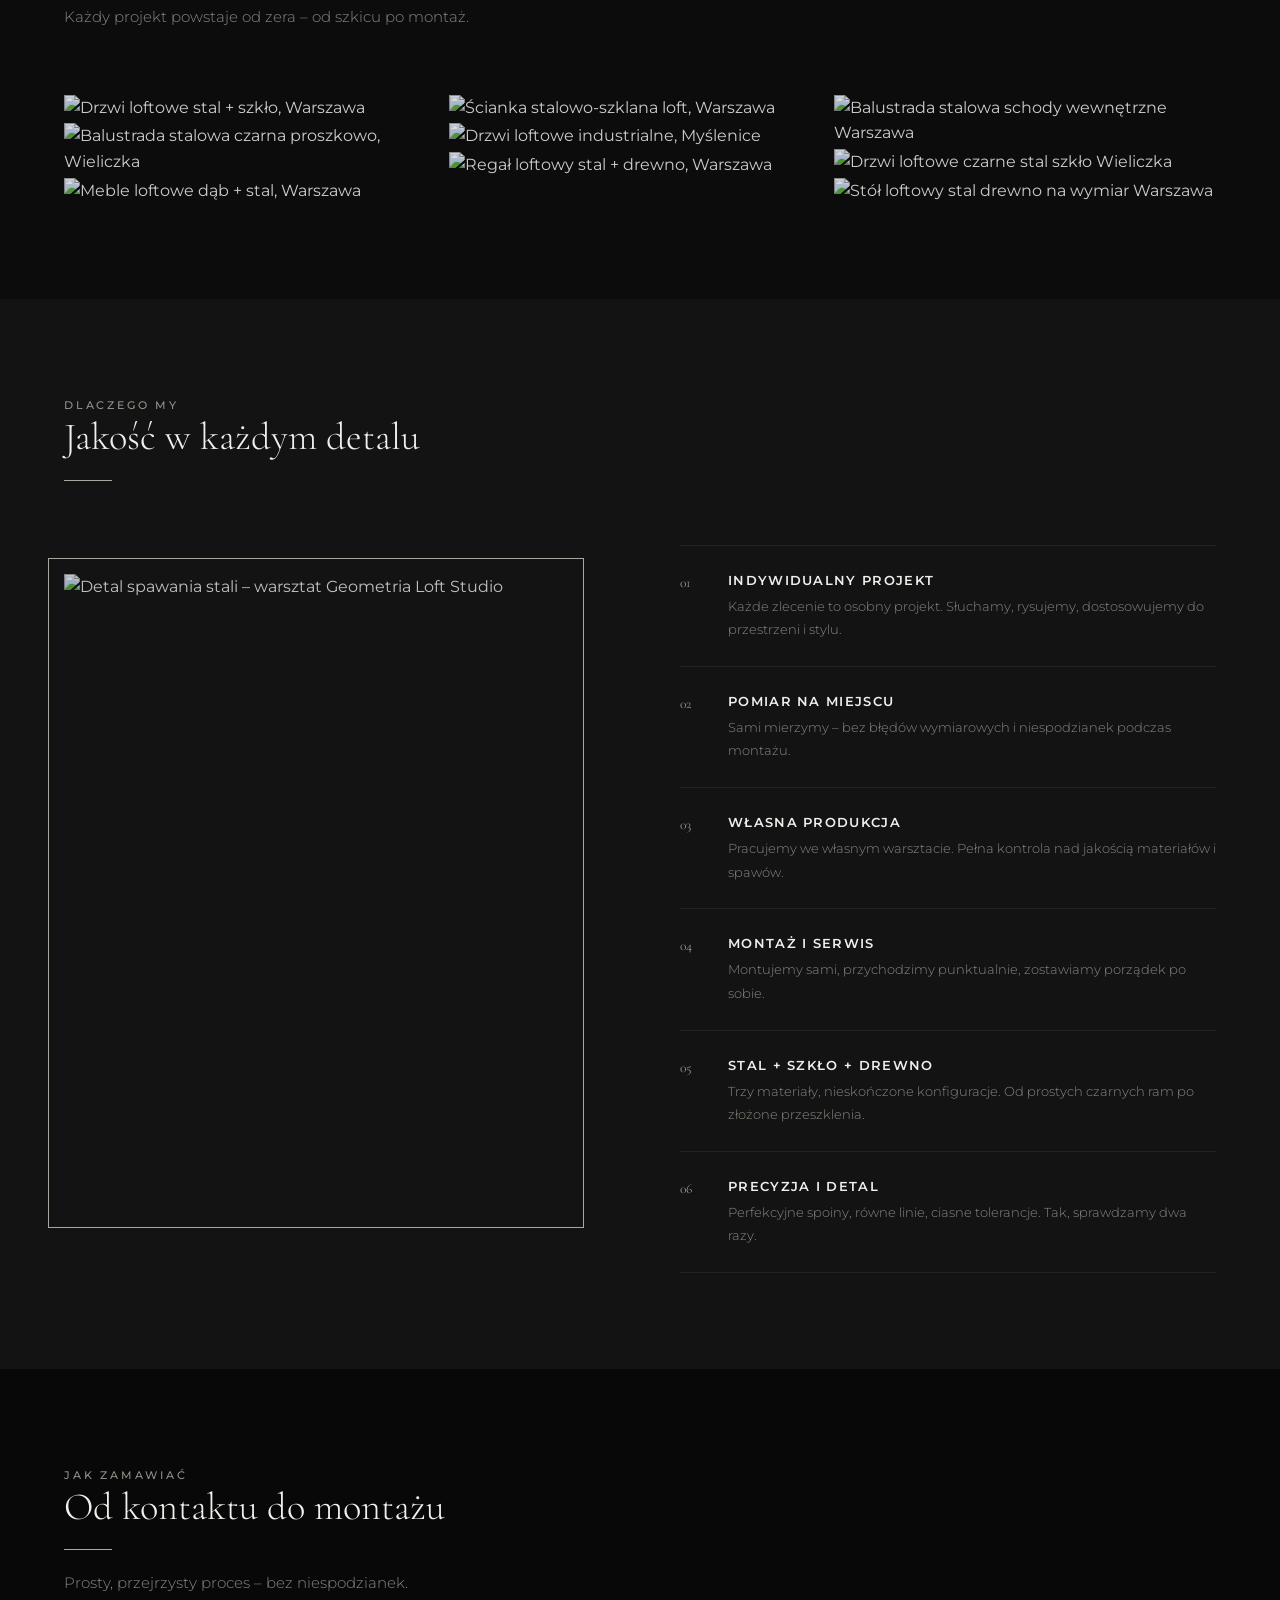
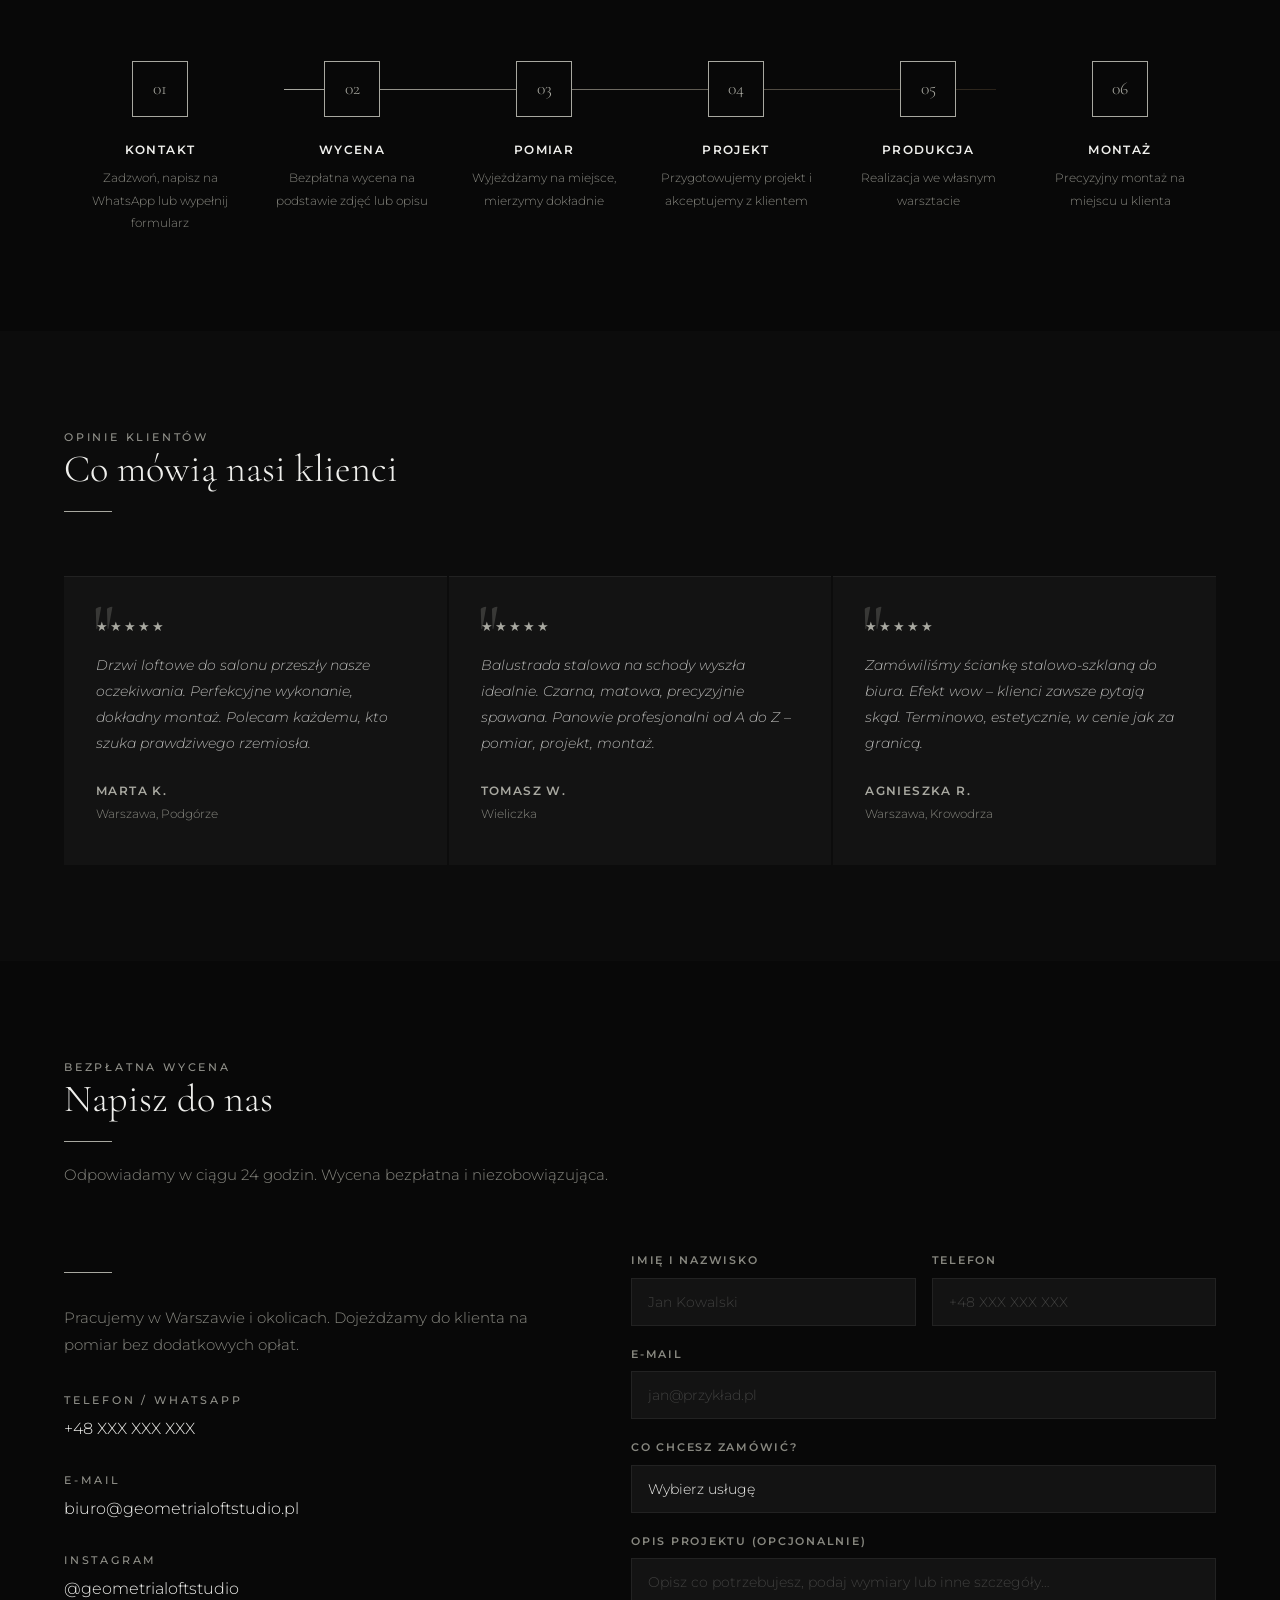
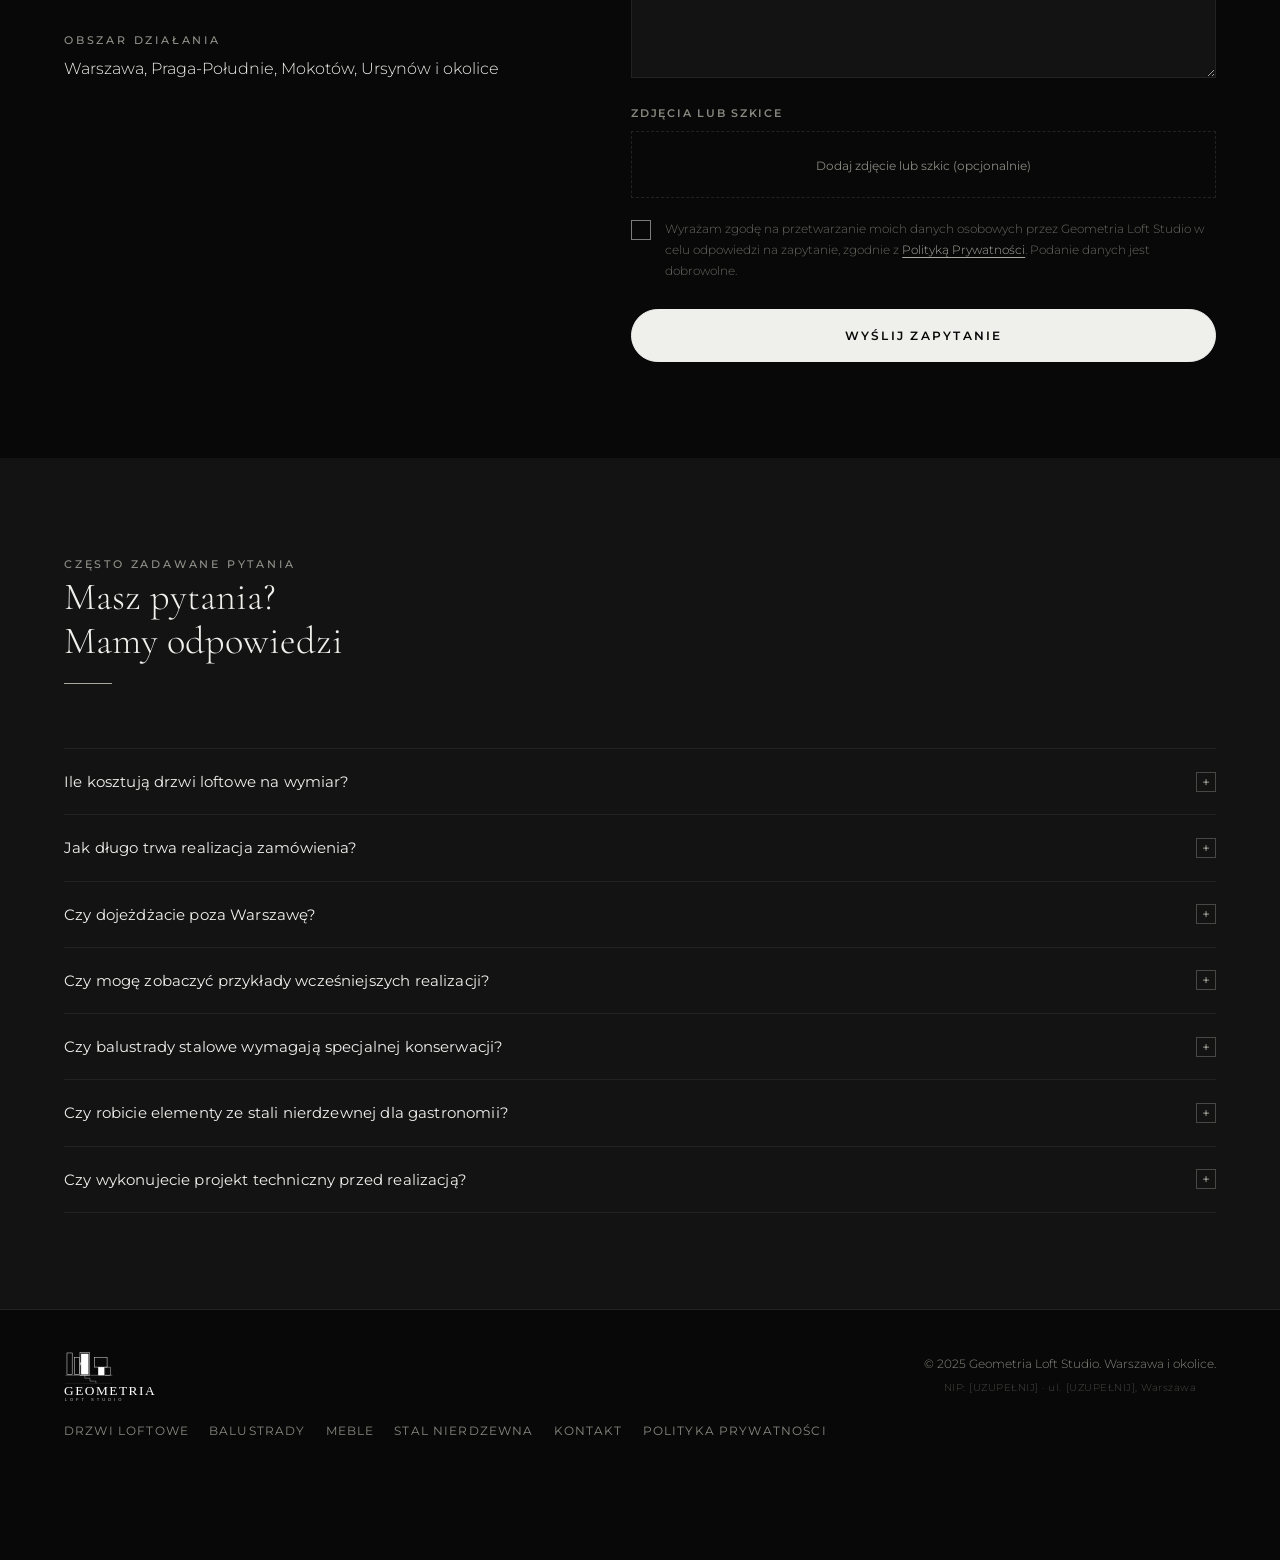
==== commit 1b41e7e3: "Redesign showcase section as full-bleed wine band with drifting script Replace the pink-background p" ====
--- a/index.html
+++ b/index.html
@@ -141,30 +141,18 @@
        SHOWCASE MARQUEE
   ============================================================ -->
   <section id="styl" class="showcase-marquee" aria-labelledby="showcase-heading">
-    <h2 id="showcase-heading" class="sr-only">Styl loftowy Geometria</h2>
+    <div class="showcase-photo-bg" role="img" aria-label="Loftowe wnętrze ze stalowo-szklanymi drzwiami Geometria Loft Studio"></div>
+    <div class="container showcase-head rv">
+      <p class="label showcase-eyebrow">Realizacje</p>
+      <h2 id="showcase-heading" class="showcase-heading">Loft Studio</h2>
+    </div>
     <div class="marquee-track" aria-hidden="true">
       <div class="marquee-group">
-        <span>Geometria</span><span class="marquee-dot">✦</span>
-        <span>Loft Style</span><span class="marquee-dot">✦</span>
-        <span>Geometria</span><span class="marquee-dot">✦</span>
-        <span>Loft Style</span><span class="marquee-dot">✦</span>
-      </div>
-      <div class="marquee-group">
-        <span>Geometria</span><span class="marquee-dot">✦</span>
-        <span>Loft Style</span><span class="marquee-dot">✦</span>
-        <span>Geometria</span><span class="marquee-dot">✦</span>
-        <span>Loft Style</span><span class="marquee-dot">✦</span>
-      </div>
-    </div>
-    <div class="container showcase-inner">
-      <figure class="showcase-card rv">
-        <img src="img/showcase-photo.jpg" alt="Loftowe wnętrze ze stalowo-szklanymi drzwiami Geometria Loft Studio" loading="lazy" width="960" height="1280" />
-        <figcaption>
-          <span class="label showcase-eyebrow">Realizacje</span>
-          <span class="showcase-script">Loft Style</span>
-          <a href="#galeria" class="showcase-card-link">Zobacz realizacje →</a>
-        </figcaption>
-      </figure>
+        <span>Geometria</span><span class="marquee-dot">✦</span><span>Loft Studio</span>
+      </div>
+    </div>
+    <div class="container showcase-cta">
+      <a href="#galeria" class="showcase-card-link">Zobacz realizacje →</a>
     </div>
   </section>
 
--- a/css/style.css
+++ b/css/style.css
@@ -265,91 +265,82 @@
 }
 
 /* ================================================================
-   SHOWCASE MARQUEE — pink script band with scrolling text
+   SHOWCASE MARQUEE — full-bleed wine band, drifting script text
 ================================================================ */
 .showcase-marquee {
   position: relative;
   overflow: hidden;
-  padding: 110px 0;
-  background: linear-gradient(160deg, #f7dfe1 0%, #f3d3c9 55%, #f6d9dc 100%);
-}
-.marquee-track {
+  background: #2B0F14;
+  padding: 88px 0 0;
+}
+.showcase-photo-bg {
   position: absolute;
   inset: 0;
-  display: flex;
-  align-items: center;
+  z-index: 0;
+  background:
+    linear-gradient(180deg, #2B0F14 0%, #2B0F14 40%, rgba(43,15,20,0.55) 62%, rgba(18,7,9,0.93) 100%),
+    url('../img/showcase-photo.jpg') center 25% / cover no-repeat;
+}
+.showcase-head {
+  position: relative;
+  z-index: 2;
+  text-align: center;
+}
+.showcase-eyebrow {
+  color: #E7C9A9 !important;
+  opacity: 1 !important;
+  letter-spacing: 0.35em !important;
+}
+.showcase-heading {
+  font-family: var(--font-display);
+  text-transform: uppercase;
+  letter-spacing: 0.06em;
+  color: #F3E3B8;
+  font-weight: 400;
+  font-size: clamp(1.8rem, 6vw, 3rem);
+  margin-top: 10px;
+}
+.marquee-track {
+  position: relative;
+  z-index: 2;
   overflow: hidden;
-  pointer-events: none;
-  z-index: 1;
+  width: 100%;
+  margin-top: 4px;
+  padding-bottom: 42vw;
 }
 .marquee-group {
-  display: flex;
-  flex-shrink: 0;
-  align-items: center;
-  gap: 56px;
-  padding-right: 56px;
+  display: inline-flex;
+  align-items: center;
+  gap: 40px;
   white-space: nowrap;
-  animation: marquee-scroll 26s linear infinite;
+  padding-left: 4vw;
+  animation: marquee-drift 9s ease-in-out infinite alternate;
   will-change: transform;
 }
 .marquee-group span {
   font-family: 'Beau Rivage', 'Brush Script MT', cursive;
-  font-size: clamp(4.5rem, 13vw, 9.5rem);
+  font-size: clamp(6rem, 26vw, 15rem);
   line-height: 1;
-  color: #E23F79;
-  opacity: 0.8;
+  color: #FF6FA5;
 }
 .marquee-group .marquee-dot {
   font-family: var(--font-display);
-  font-size: clamp(1.4rem, 3vw, 2.2rem);
-  color: #c74d6d;
-  opacity: 0.55;
-}
-@keyframes marquee-scroll {
+  font-size: clamp(1.6rem, 5vw, 3rem);
+  color: #E7899F;
+  opacity: 0.6;
+}
+@keyframes marquee-drift {
   from { transform: translateX(0); }
-  to   { transform: translateX(-50%); }
-}
-.showcase-inner {
+  to   { transform: translateX(-25%); }
+}
+.showcase-cta {
   position: relative;
   z-index: 2;
   display: flex;
   justify-content: center;
-}
-.showcase-card {
-  position: relative;
-  width: min(340px, 84vw);
-  border-radius: 6px;
-  overflow: hidden;
-  box-shadow: 0 50px 90px -20px rgba(60, 15, 25, 0.45);
-}
-.showcase-card img {
-  aspect-ratio: 3 / 4;
-  object-fit: cover;
-}
-.showcase-card figcaption {
-  position: absolute;
-  inset: 0;
-  display: flex;
-  flex-direction: column;
-  justify-content: flex-start;
-  padding: 28px 24px;
-  background: linear-gradient(180deg, rgba(40,10,18,0.85) 0%, rgba(40,10,18,0.35) 38%, rgba(40,10,18,0) 60%, rgba(30,8,14,0.75) 100%);
-}
-.showcase-eyebrow {
-  color: #f6c9d0 !important;
-  opacity: 1 !important;
-  letter-spacing: 0.3em !important;
-}
-.showcase-script {
-  font-family: 'Beau Rivage', 'Brush Script MT', cursive;
-  font-size: clamp(3rem, 9vw, 4.2rem);
-  color: #FF6FA5;
-  line-height: 1;
-  margin-top: 6px;
+  padding-bottom: 56px;
 }
 .showcase-card-link {
-  margin-top: auto;
-  align-self: flex-start;
   font-family: var(--font-body);
   font-size: 0.7rem;
   font-weight: 600;
@@ -358,7 +349,6 @@
   color: var(--white);
   border-bottom: 1px solid rgba(239,239,236,0.5);
   padding-bottom: 3px;
-  pointer-events: auto;
 }
 @media (prefers-reduced-motion: reduce) {
   .marquee-group { animation: none; }
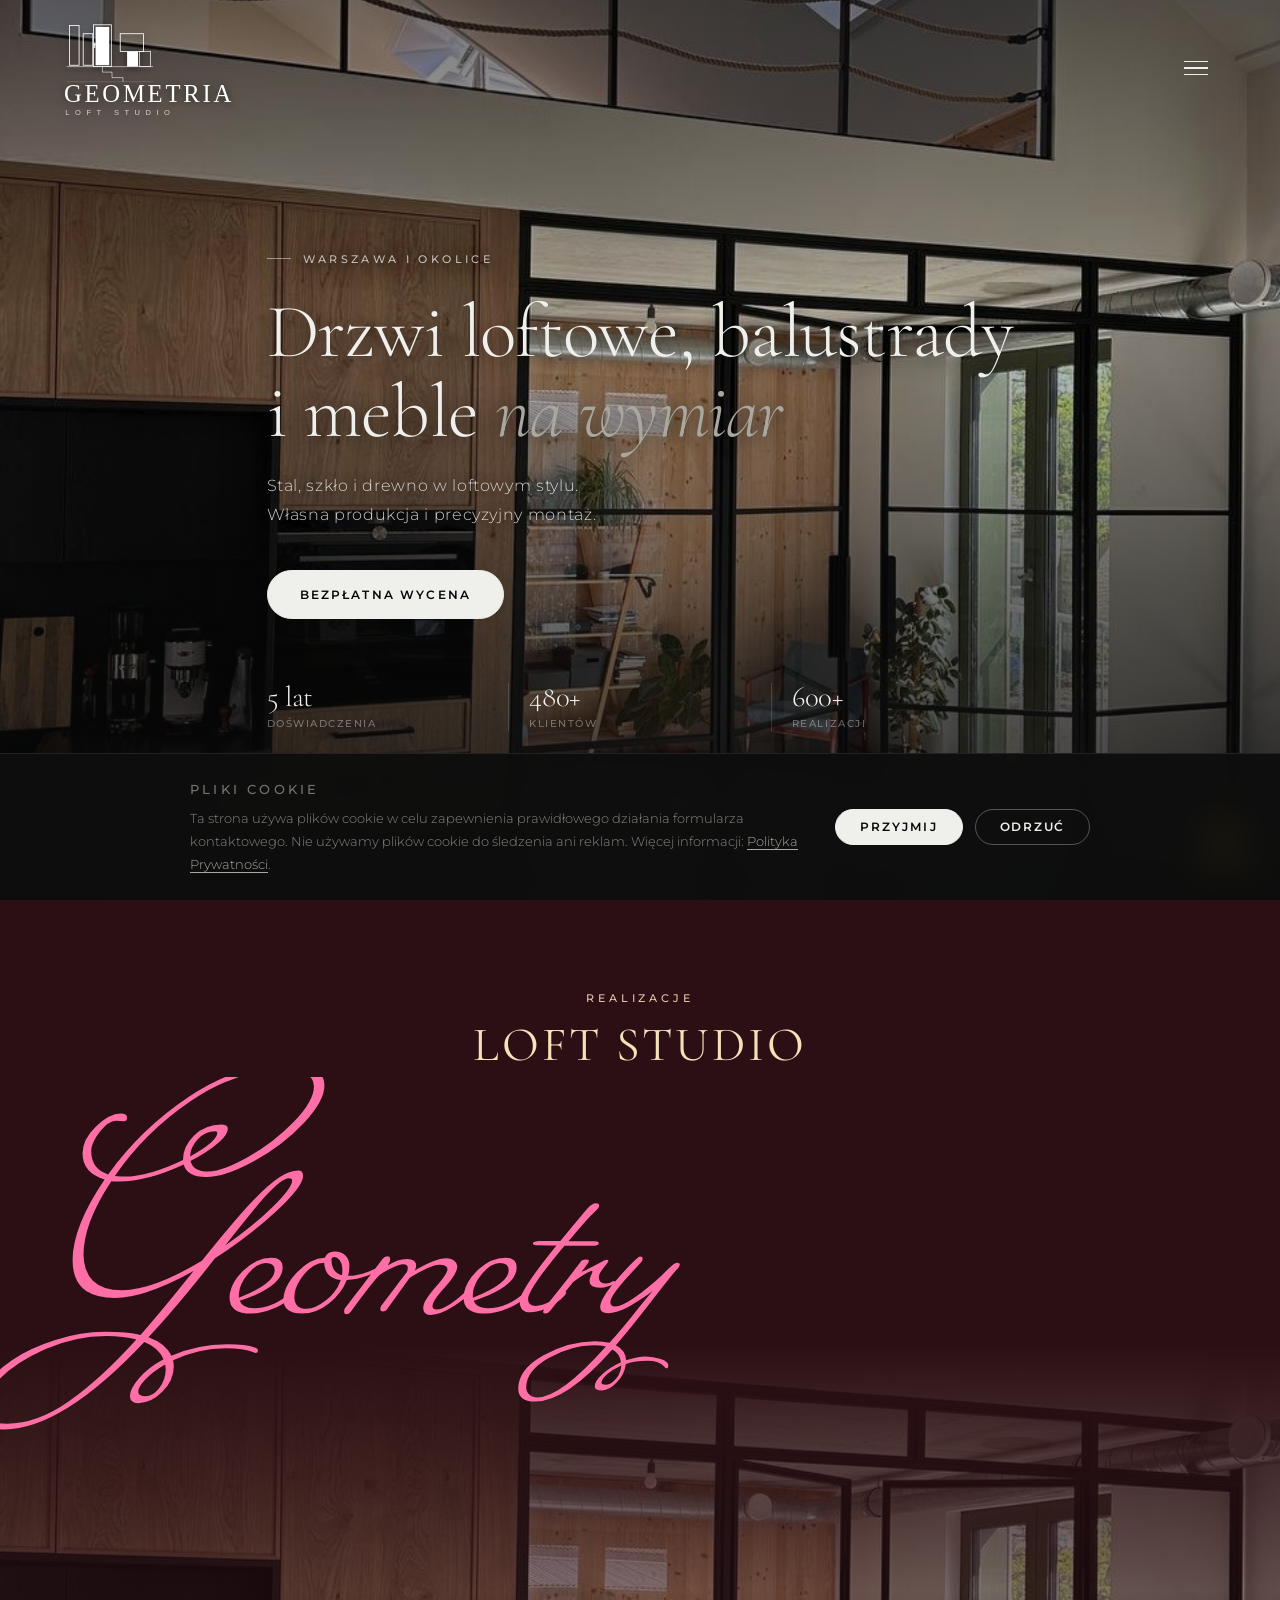
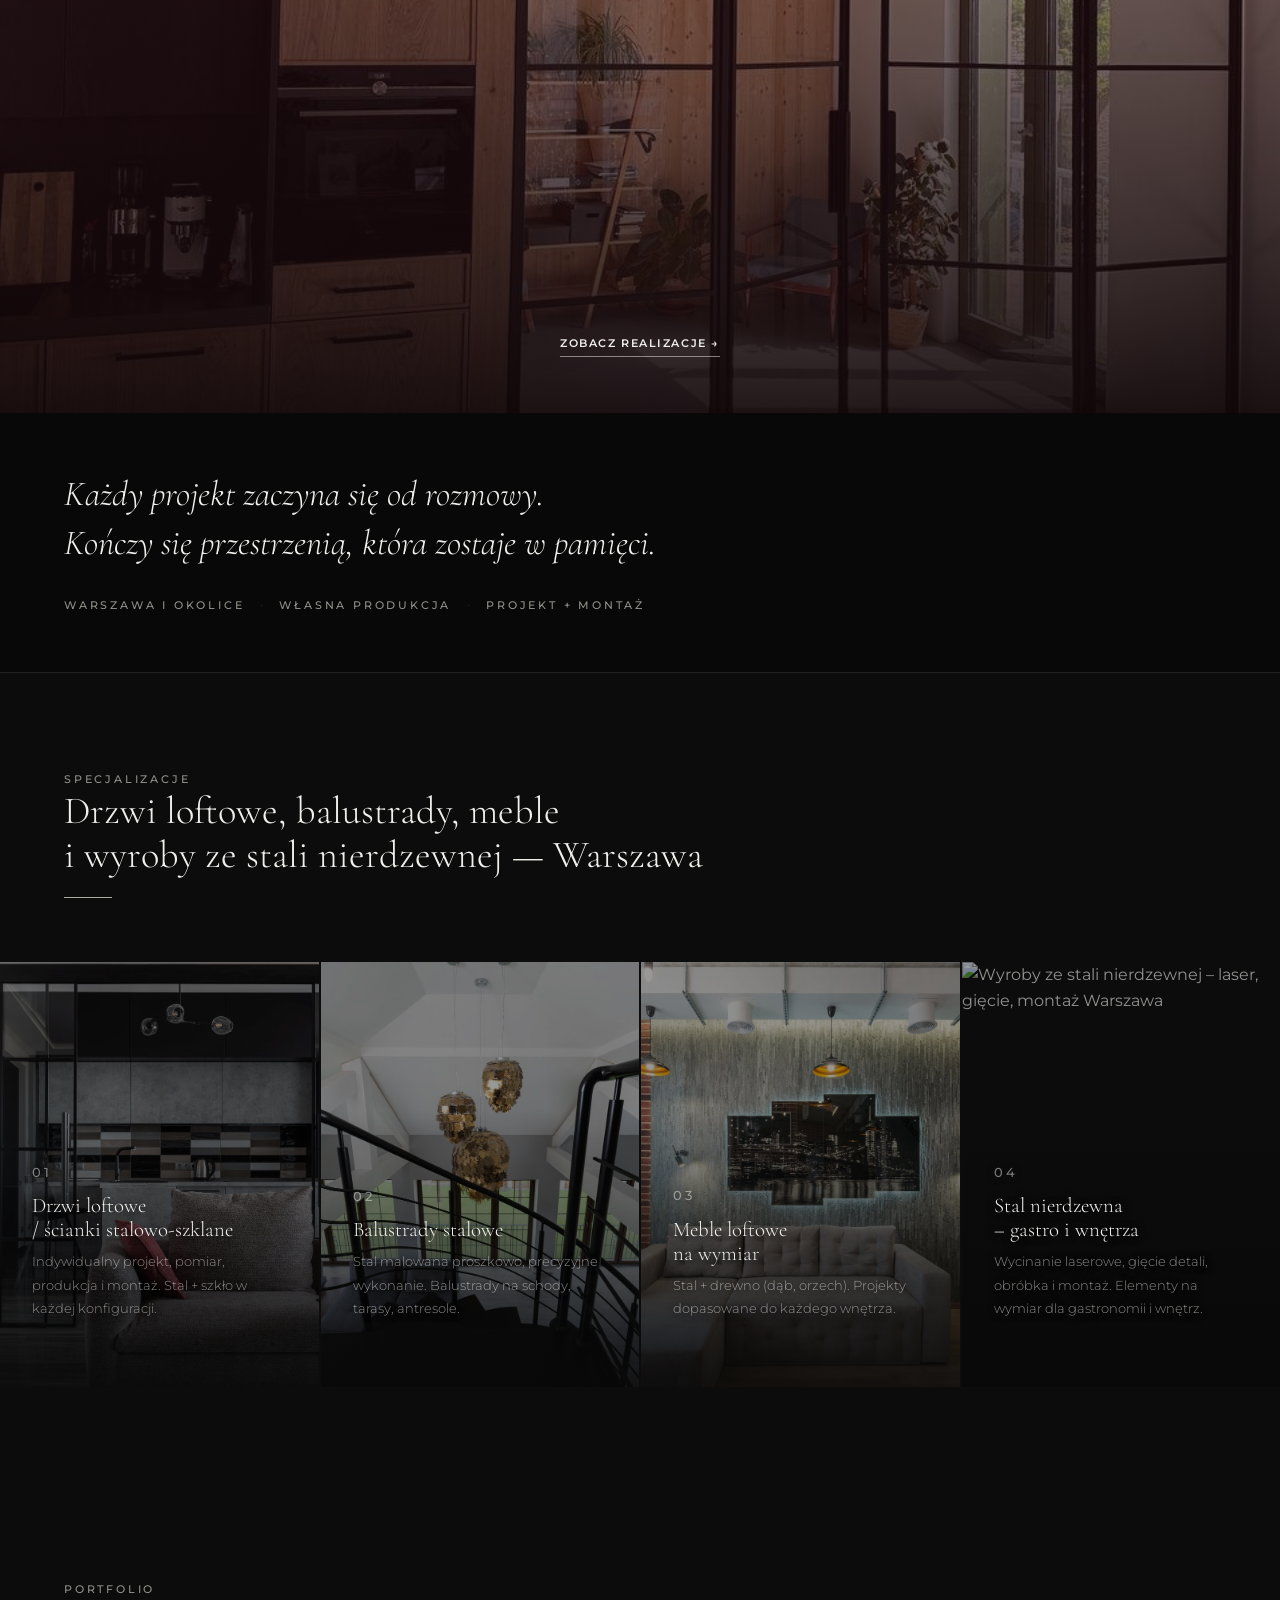
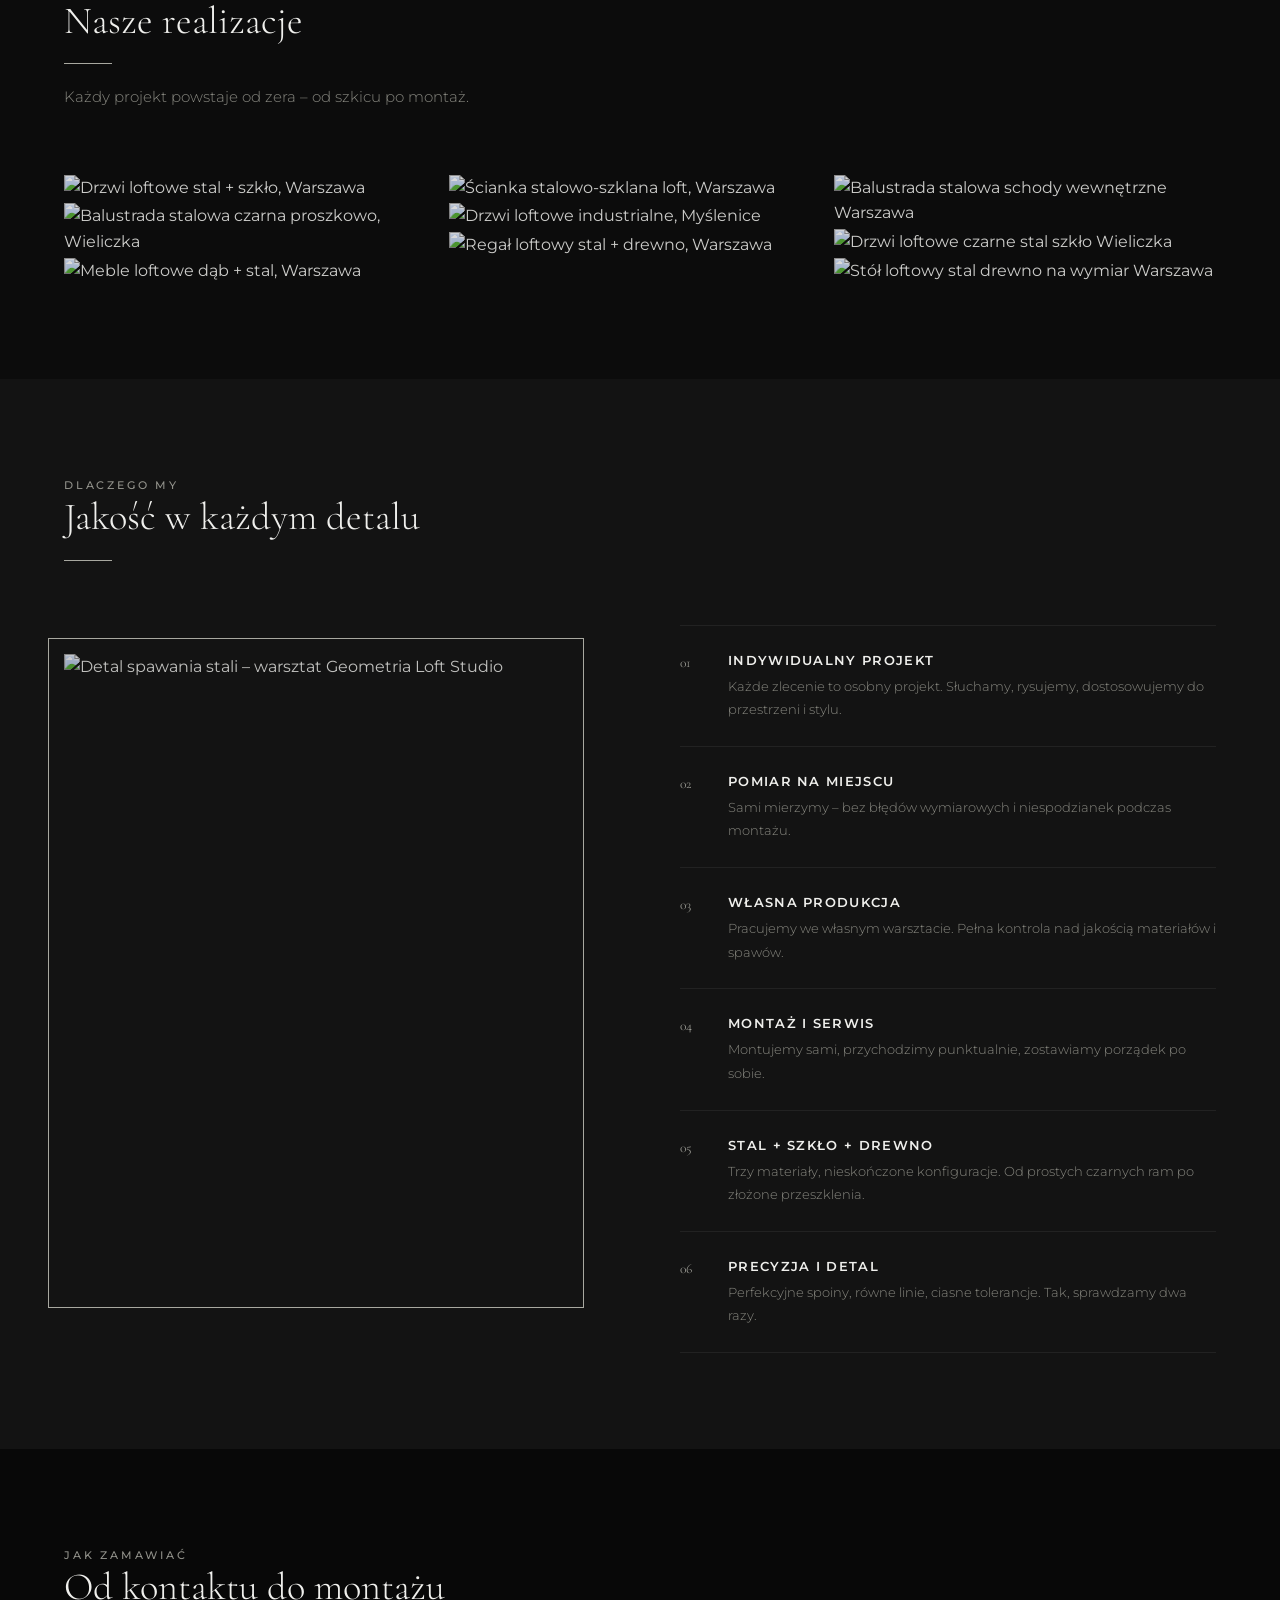
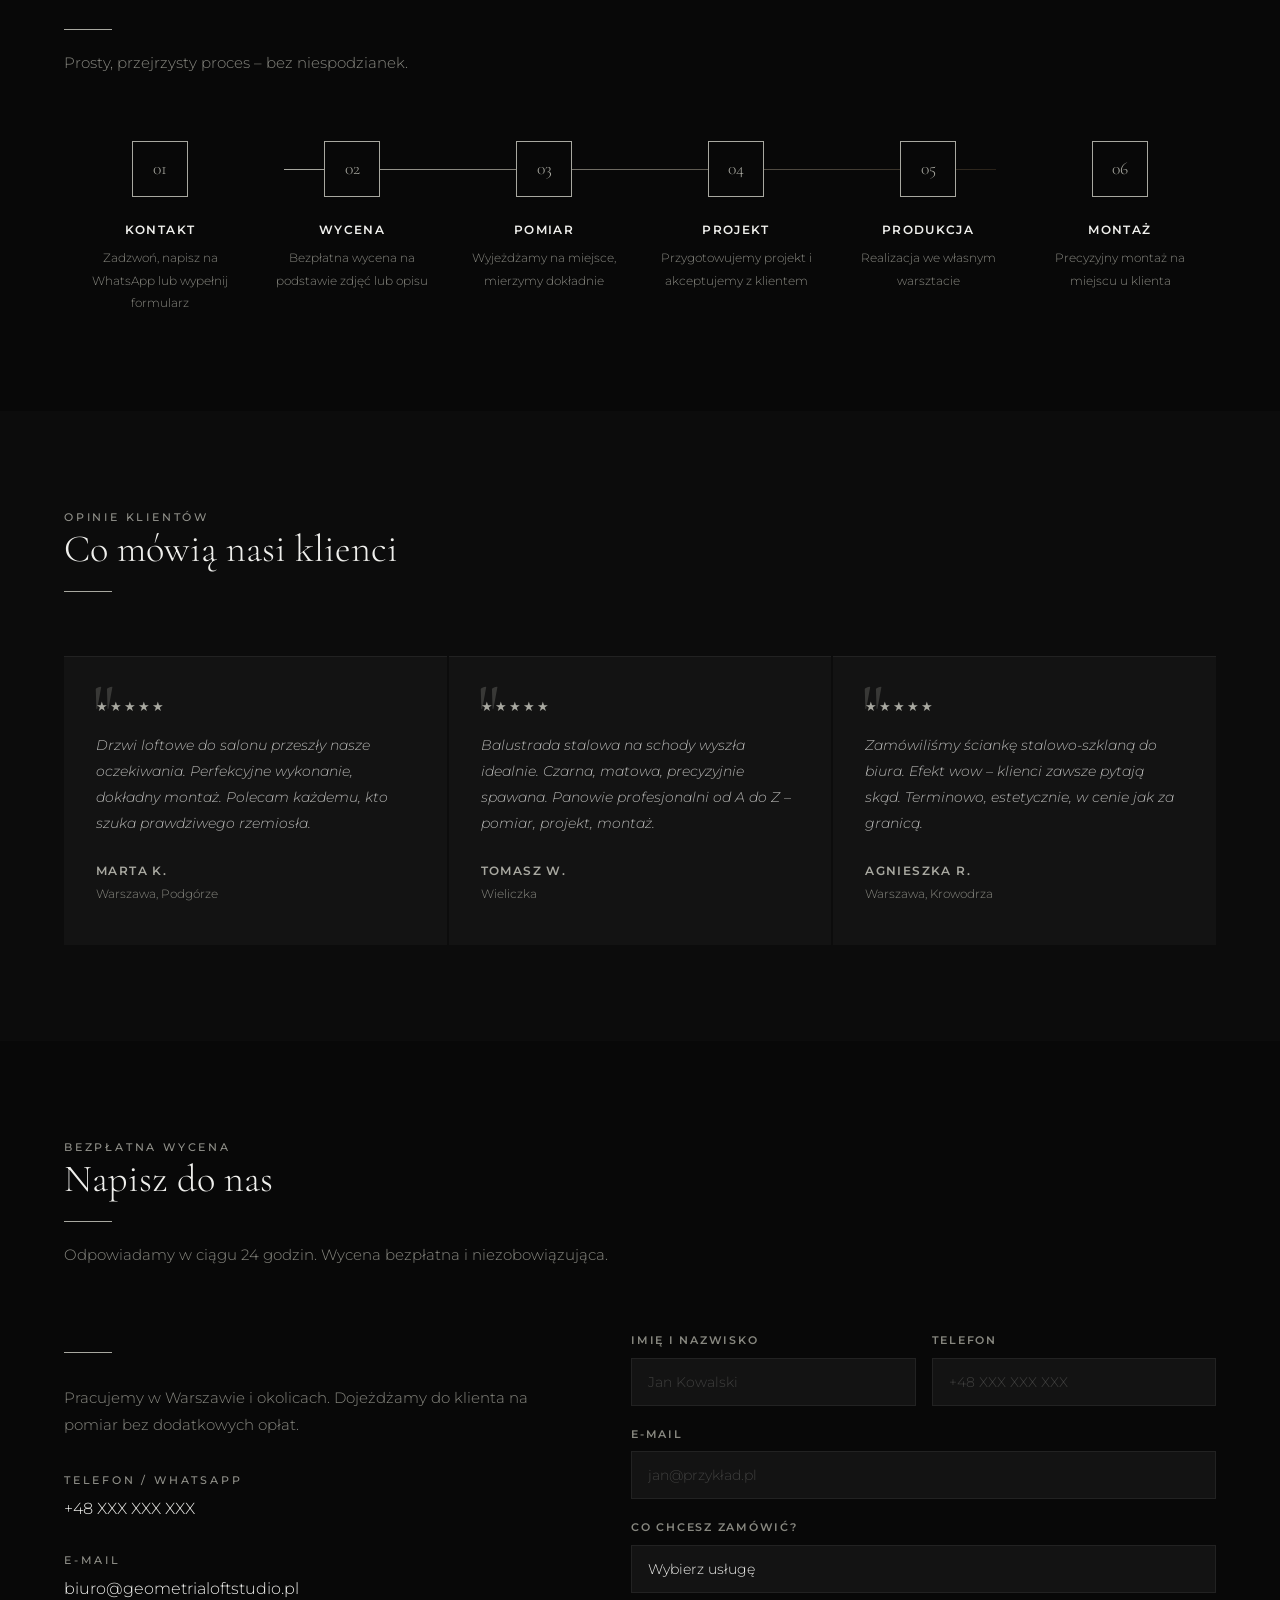
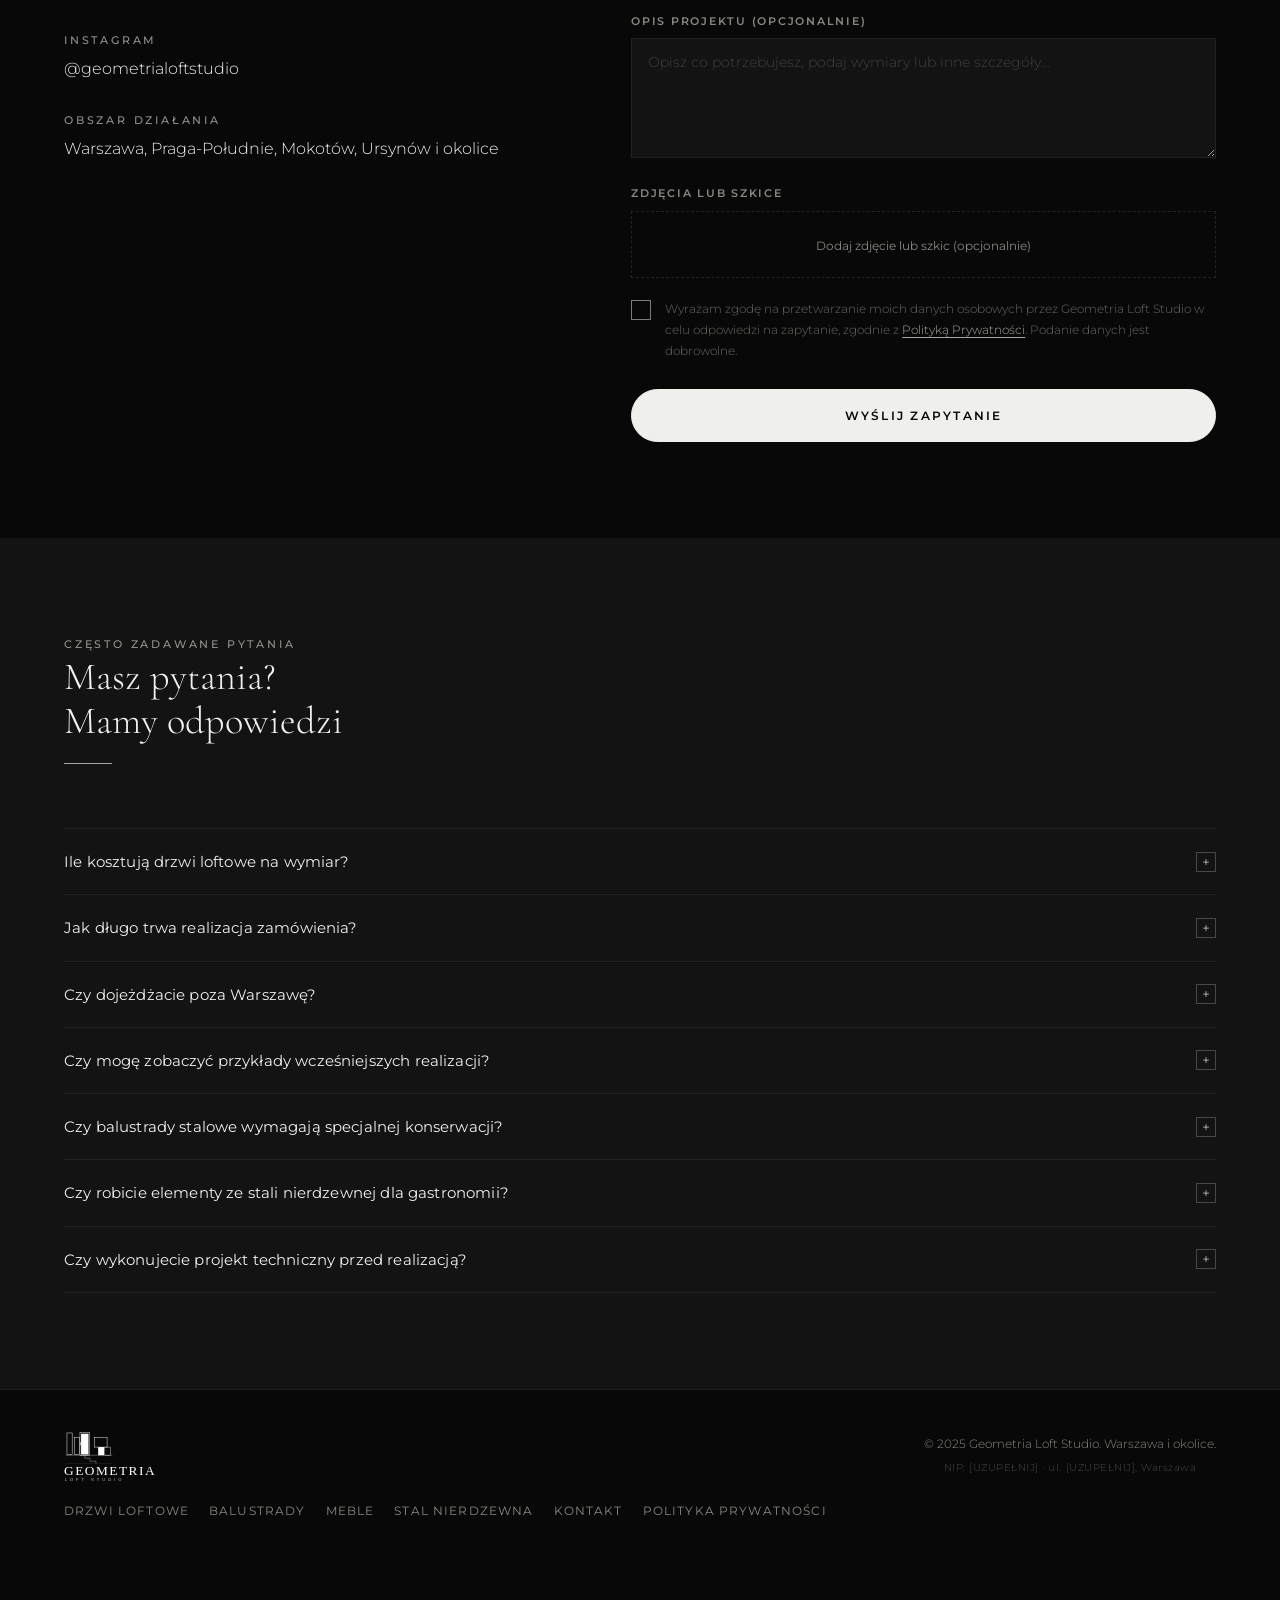
==== commit d5e24053: "Switch showcase script font to Miss Fajardose, enlarge text Use the bolder, more ornamental Miss Faj" ====
--- a/index.html
+++ b/index.html
@@ -148,7 +148,7 @@
     </div>
     <div class="marquee-track" aria-hidden="true">
       <div class="marquee-group">
-        <span>Geometria</span><span class="marquee-dot">✦</span><span>Loft Studio</span>
+        <span>Geometry</span>
       </div>
     </div>
     <div class="container showcase-cta">
--- a/css/style.css
+++ b/css/style.css
@@ -5,7 +5,7 @@
    ============================================================ */
 
 @import url('https://fonts.googleapis.com/css2?family=Cormorant+Garamond:ital,wght@0,300;0,400;0,600;1,300;1,400&family=Montserrat:wght@300;400;500;600;700&display=swap');
-@import url('https://fonts.googleapis.com/css2?family=Beau+Rivage&display=swap');
+@import url('https://fonts.googleapis.com/css2?family=Miss+Fajardose&display=swap');
 
 /* ── Reset & Base ── */
 *, *::before, *::after { box-sizing: border-box; margin: 0; padding: 0; }
@@ -318,16 +318,10 @@
   will-change: transform;
 }
 .marquee-group span {
-  font-family: 'Beau Rivage', 'Brush Script MT', cursive;
-  font-size: clamp(6rem, 26vw, 15rem);
+  font-family: 'Miss Fajardose', 'Brush Script MT', cursive;
+  font-size: clamp(7rem, 64vw, 20rem);
   line-height: 1;
   color: #FF6FA5;
-}
-.marquee-group .marquee-dot {
-  font-family: var(--font-display);
-  font-size: clamp(1.6rem, 5vw, 3rem);
-  color: #E7899F;
-  opacity: 0.6;
 }
 @keyframes marquee-drift {
   from { transform: translateX(0); }
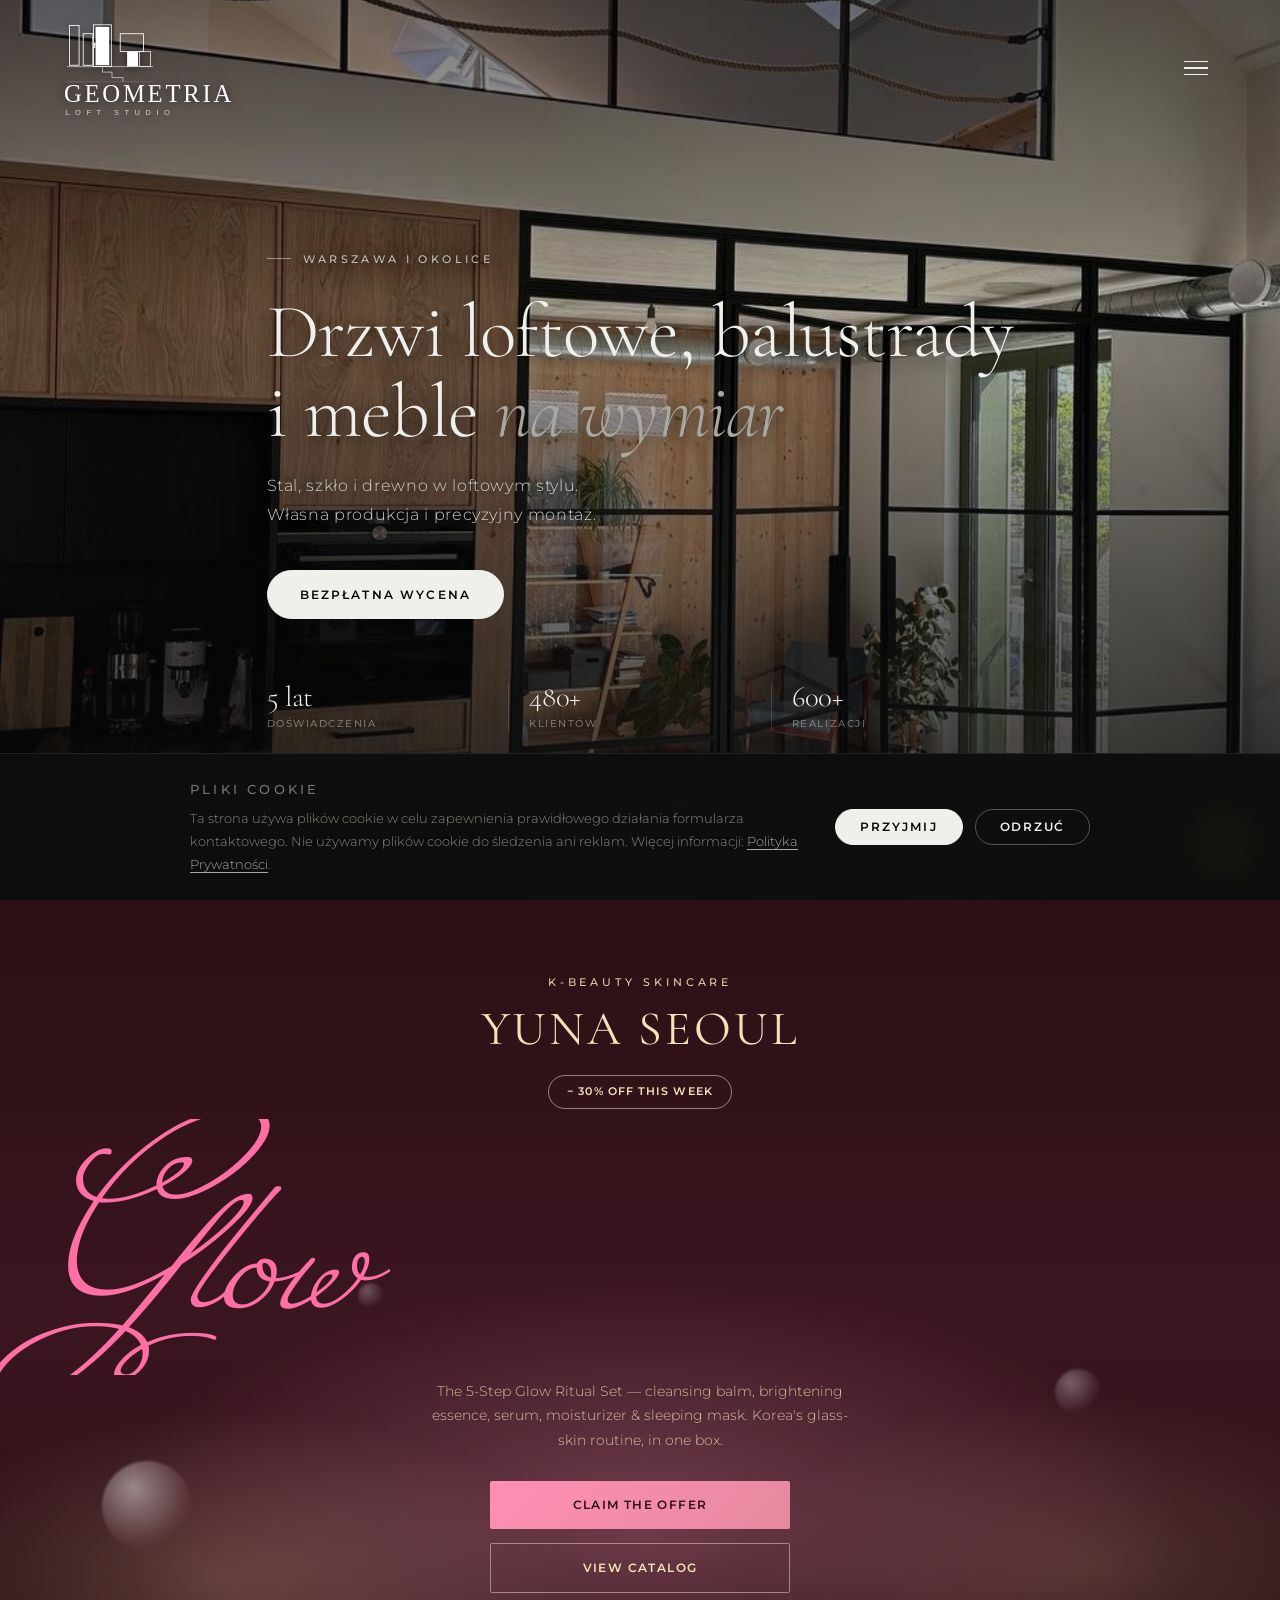
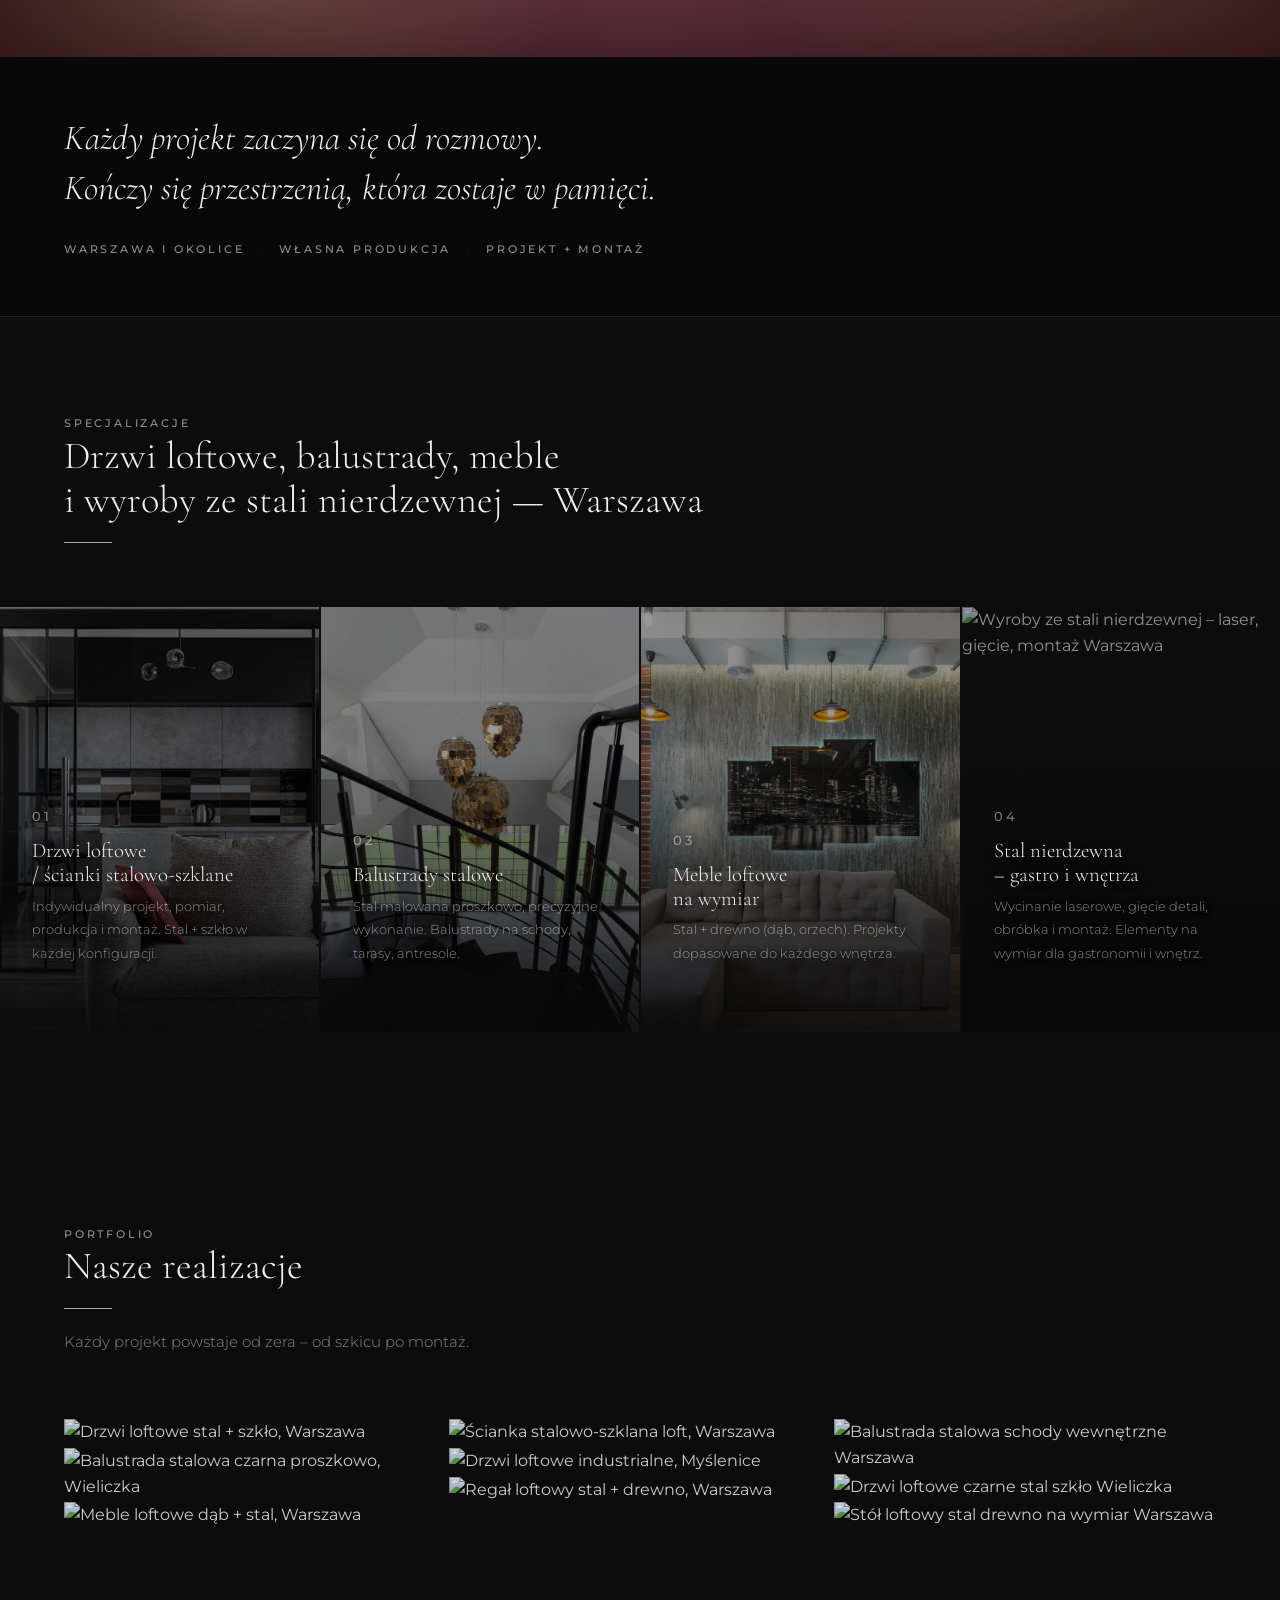
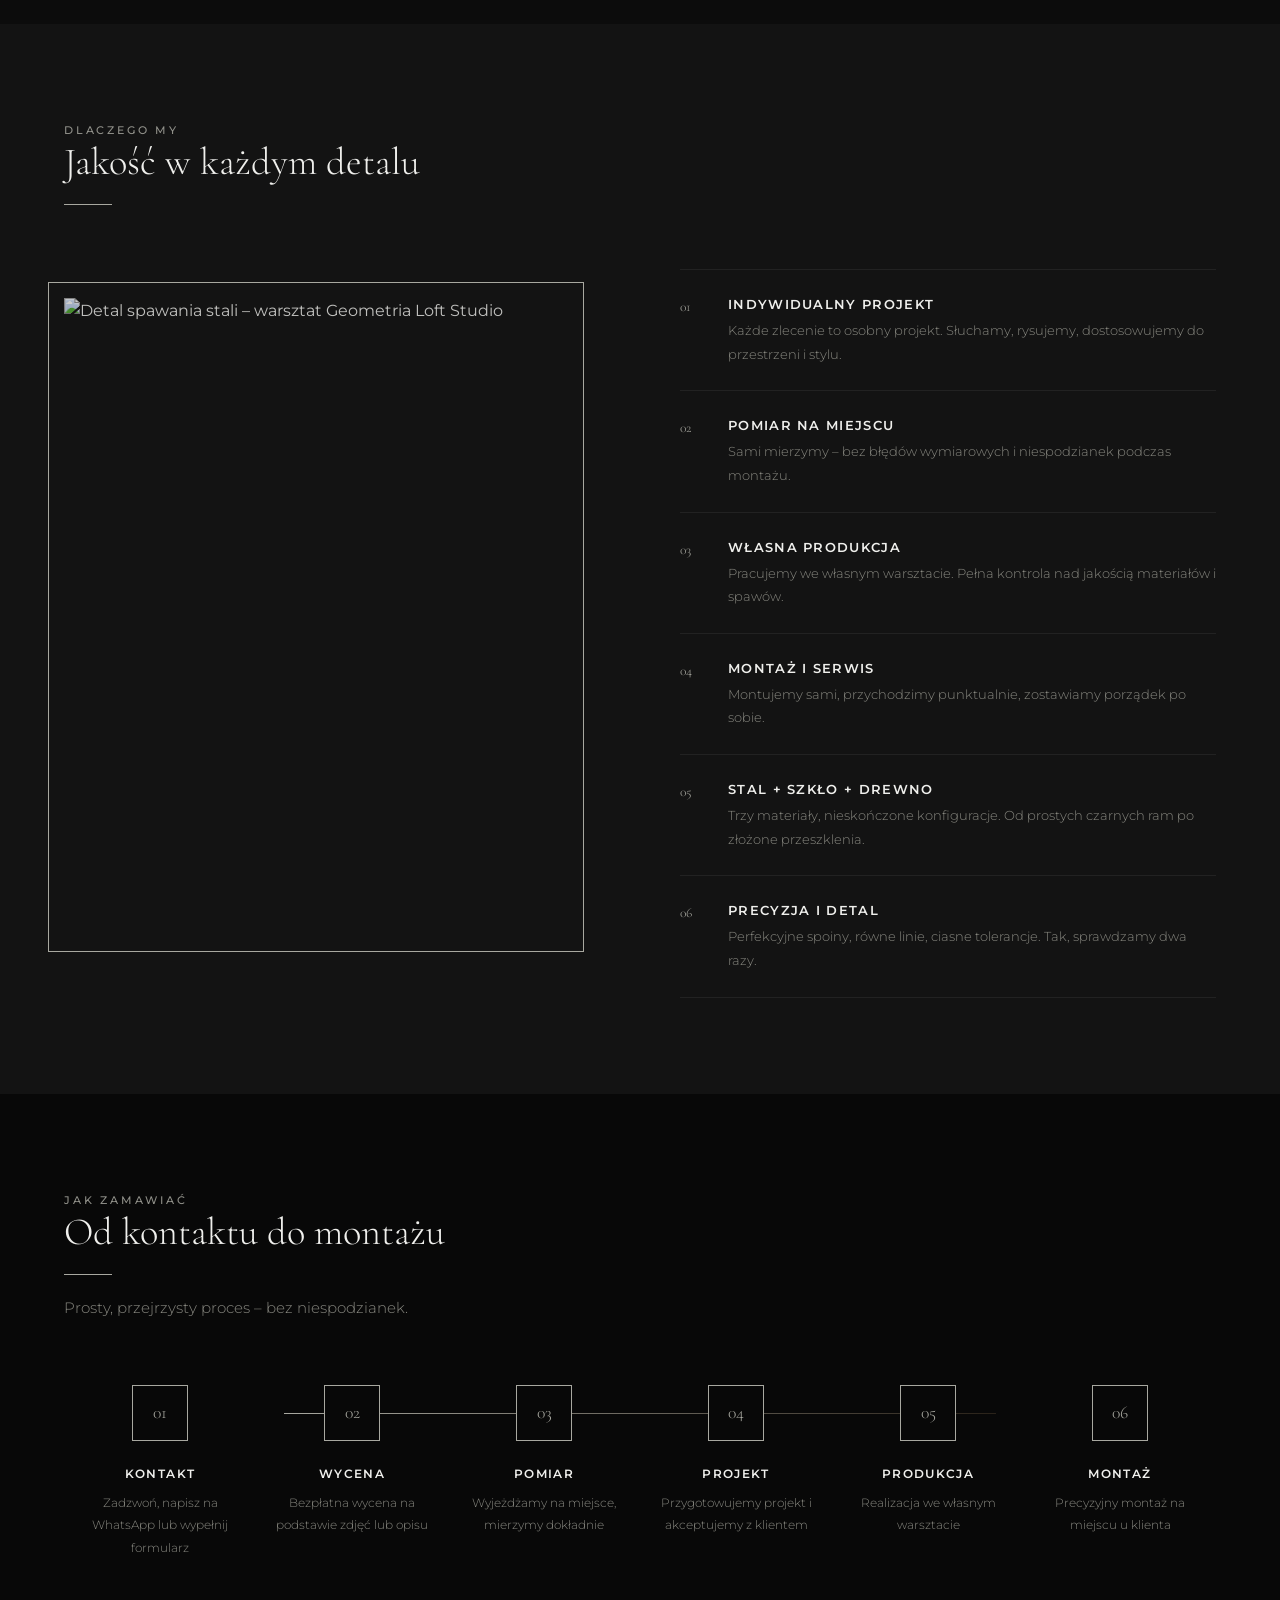
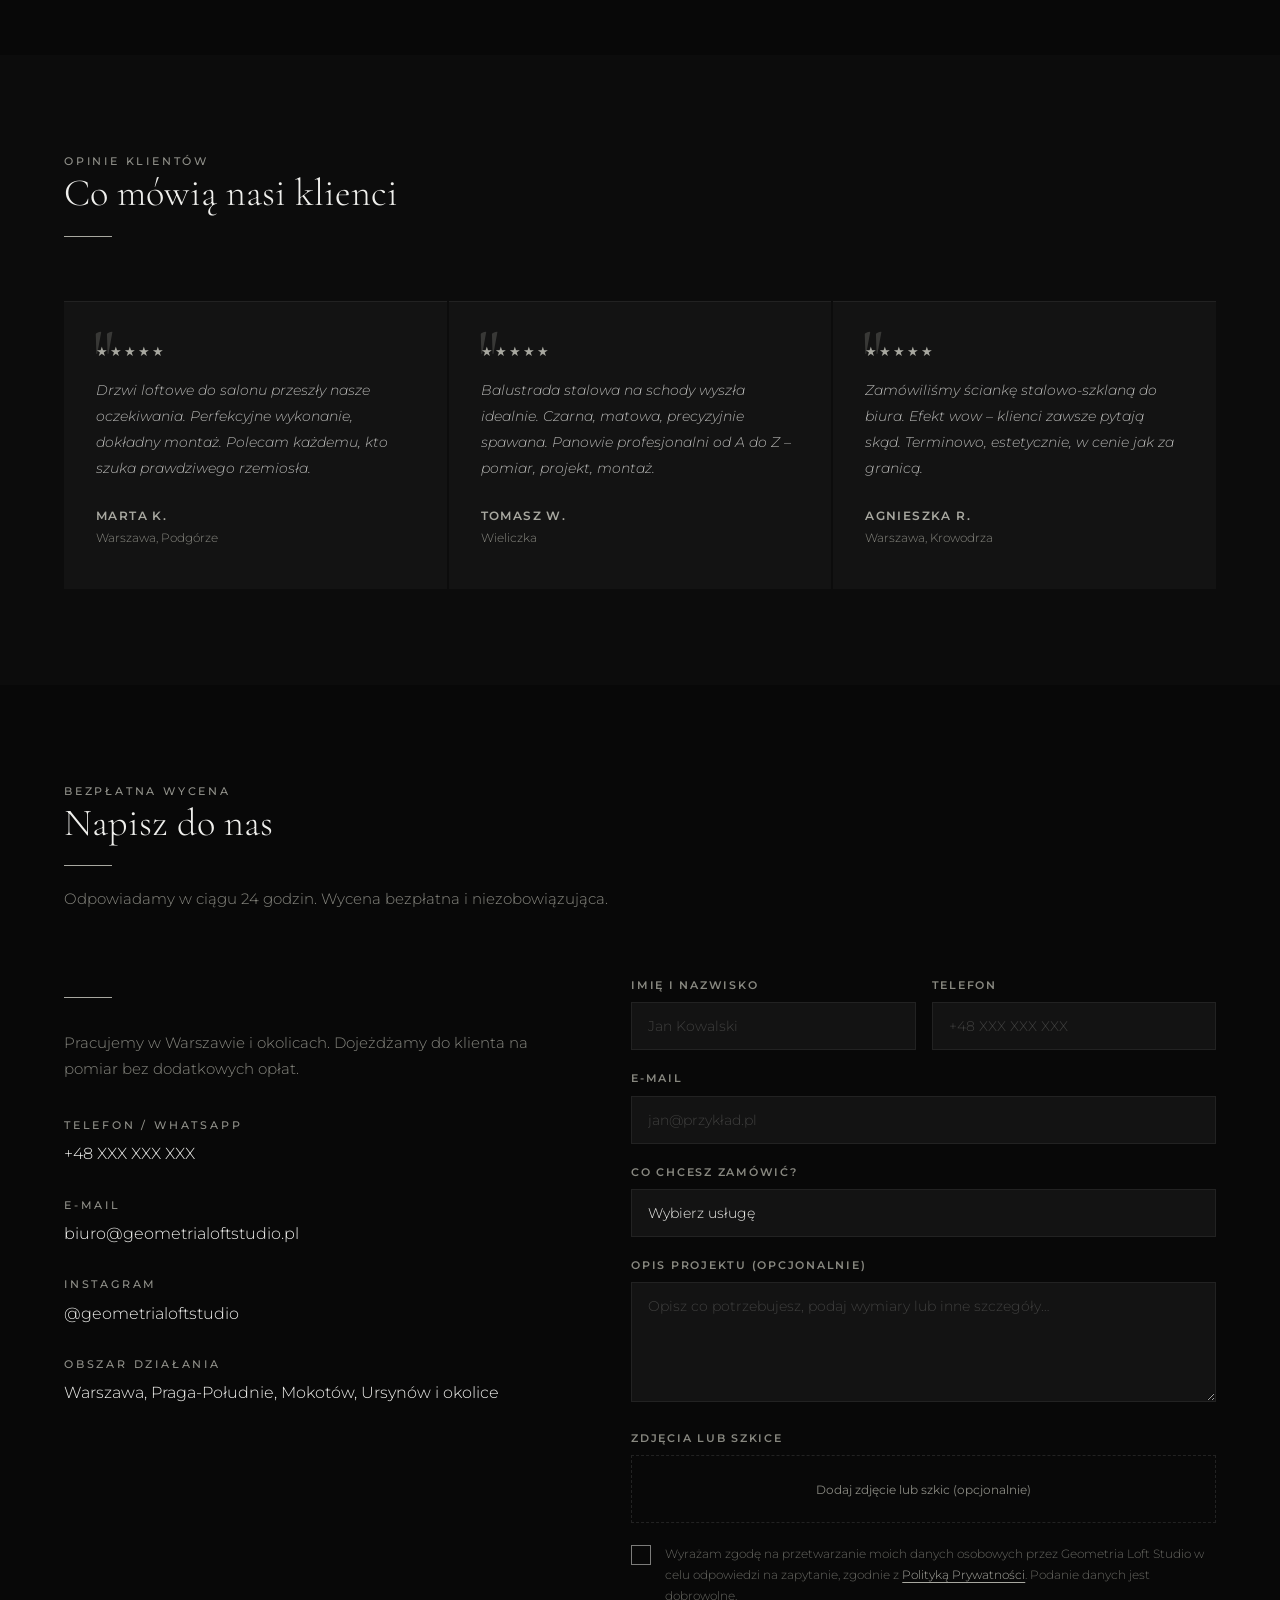
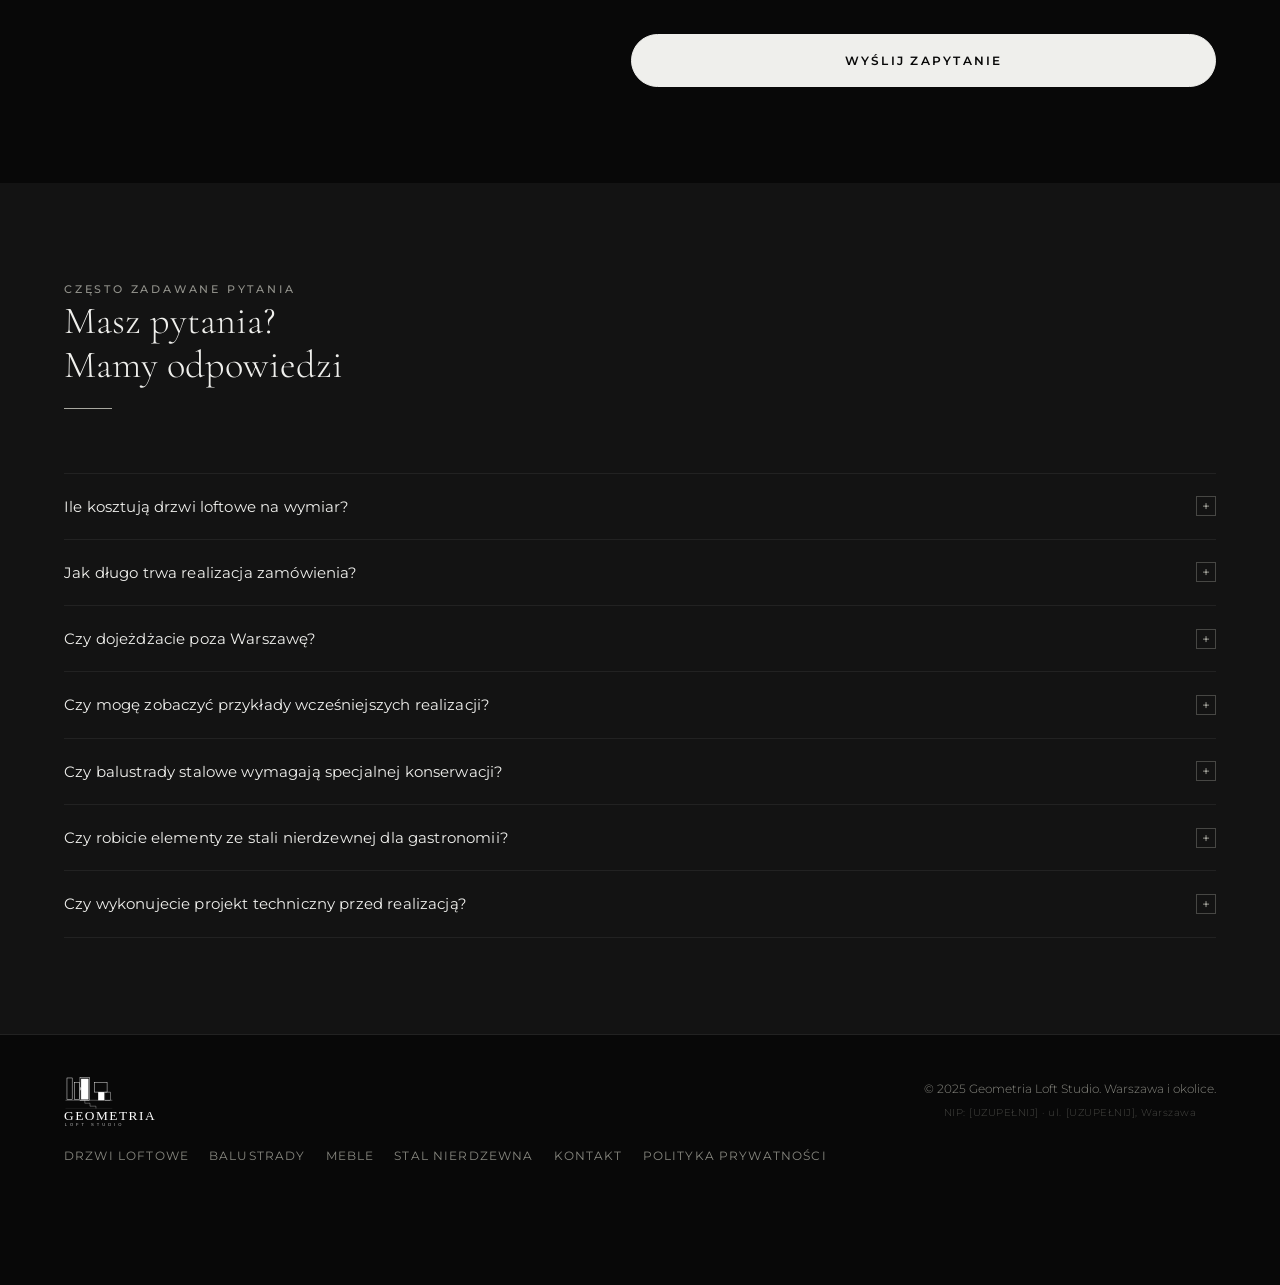
==== commit 4f205d6b: "Repurpose showcase section as Yuna Seoul K-beauty promo banner Turns the wine-toned marquee band int" ====
--- a/index.html
+++ b/index.html
@@ -140,19 +140,28 @@
   <!-- ============================================================
        SHOWCASE MARQUEE
   ============================================================ -->
-  <section id="styl" class="showcase-marquee" aria-labelledby="showcase-heading">
-    <div class="showcase-photo-bg" role="img" aria-label="Loftowe wnętrze ze stalowo-szklanymi drzwiami Geometria Loft Studio"></div>
+  <section id="styl" class="showcase-marquee" aria-labelledby="showcase-heading" lang="en">
+    <div class="showcase-photo-bg" aria-hidden="true">
+      <span class="showcase-bokeh showcase-bokeh-1"></span>
+      <span class="showcase-bokeh showcase-bokeh-2"></span>
+      <span class="showcase-bokeh showcase-bokeh-3"></span>
+    </div>
     <div class="container showcase-head rv">
-      <p class="label showcase-eyebrow">Realizacje</p>
-      <h2 id="showcase-heading" class="showcase-heading">Loft Studio</h2>
+      <p class="label showcase-eyebrow">K-Beauty Skincare</p>
+      <h2 id="showcase-heading" class="showcase-heading">Yuna Seoul</h2>
+      <span class="showcase-badge">− 30% Off This Week</span>
     </div>
     <div class="marquee-track" aria-hidden="true">
       <div class="marquee-group">
-        <span>Geometry</span>
-      </div>
-    </div>
-    <div class="container showcase-cta">
-      <a href="#galeria" class="showcase-card-link">Zobacz realizacje →</a>
+        <span>Glow</span>
+      </div>
+    </div>
+    <div class="container showcase-copy rv">
+      <p class="showcase-desc">The 5-Step Glow Ritual Set — cleansing balm, brightening essence, serum, moisturizer &amp; sleeping mask. Korea's glass-skin routine, in one box.</p>
+      <div class="showcase-btns">
+        <a href="#" class="showcase-btn-primary">Claim the Offer</a>
+        <a href="#" class="showcase-btn-secondary">View Catalog</a>
+      </div>
     </div>
   </section>
 
--- a/css/style.css
+++ b/css/style.css
@@ -265,22 +265,34 @@
 }
 
 /* ================================================================
-   SHOWCASE MARQUEE — full-bleed wine band, drifting script text
+   SHOWCASE MARQUEE — K-beauty promo band, drifting script text
 ================================================================ */
 .showcase-marquee {
   position: relative;
   overflow: hidden;
   background: #2B0F14;
-  padding: 88px 0 0;
+  padding: 72px 0 64px;
 }
 .showcase-photo-bg {
   position: absolute;
   inset: 0;
   z-index: 0;
   background:
-    linear-gradient(180deg, #2B0F14 0%, #2B0F14 40%, rgba(43,15,20,0.55) 62%, rgba(18,7,9,0.93) 100%),
-    url('../img/showcase-photo.jpg') center 25% / cover no-repeat;
-}
+    radial-gradient(60% 45% at 50% 82%, rgba(255,158,190,0.30) 0%, rgba(255,158,190,0) 70%),
+    radial-gradient(38% 32% at 18% 90%, rgba(247,213,168,0.22) 0%, rgba(247,213,168,0) 70%),
+    radial-gradient(38% 32% at 85% 88%, rgba(247,213,168,0.16) 0%, rgba(247,213,168,0) 70%),
+    linear-gradient(180deg, #2B0F14 0%, #3A1620 55%, #2B0F14 100%);
+}
+.showcase-bokeh {
+  position: absolute;
+  border-radius: 50%;
+  filter: blur(1px);
+  opacity: 0.5;
+  background: radial-gradient(circle at 35% 30%, rgba(255,255,255,0.9), rgba(255,196,214,0.15) 60%, transparent 72%);
+}
+.showcase-bokeh-1 { width: 90px; height: 90px; left: 8%; bottom: 14%; }
+.showcase-bokeh-2 { width: 46px; height: 46px; right: 14%; bottom: 32%; opacity: 0.35; }
+.showcase-bokeh-3 { width: 26px; height: 26px; left: 28%; bottom: 46%; opacity: 0.3; }
 .showcase-head {
   position: relative;
   z-index: 2;
@@ -300,18 +312,29 @@
   font-size: clamp(1.8rem, 6vw, 3rem);
   margin-top: 10px;
 }
+.showcase-badge {
+  display: inline-block;
+  margin-top: 18px;
+  padding: 7px 18px;
+  border: 1px solid rgba(231,201,169,0.6);
+  border-radius: 999px;
+  font-family: var(--font-body);
+  font-size: 0.68rem;
+  font-weight: 600;
+  letter-spacing: 0.1em;
+  text-transform: uppercase;
+  color: #F3E3B8;
+}
 .marquee-track {
   position: relative;
   z-index: 2;
   overflow: hidden;
   width: 100%;
-  margin-top: 4px;
-  padding-bottom: 42vw;
+  margin-top: 10px;
 }
 .marquee-group {
   display: inline-flex;
   align-items: center;
-  gap: 40px;
   white-space: nowrap;
   padding-left: 4vw;
   animation: marquee-drift 9s ease-in-out infinite alternate;
@@ -319,7 +342,7 @@
 }
 .marquee-group span {
   font-family: 'Miss Fajardose', 'Brush Script MT', cursive;
-  font-size: clamp(7rem, 64vw, 20rem);
+  font-size: clamp(7rem, 50vw, 16rem);
   line-height: 1;
   color: #FF6FA5;
 }
@@ -327,22 +350,49 @@
   from { transform: translateX(0); }
   to   { transform: translateX(-25%); }
 }
-.showcase-cta {
+.showcase-copy {
   position: relative;
   z-index: 2;
-  display: flex;
-  justify-content: center;
-  padding-bottom: 56px;
-}
-.showcase-card-link {
+  text-align: center;
+  max-width: 480px;
+  margin-top: 4px;
+}
+.showcase-desc {
   font-family: var(--font-body);
-  font-size: 0.7rem;
+  font-size: 0.88rem;
+  font-weight: 300;
+  line-height: 1.75;
+  color: rgba(243,227,184,0.8);
+}
+.showcase-btns {
+  display: flex;
+  flex-direction: column;
+  align-items: center;
+  gap: 14px;
+  margin-top: 28px;
+}
+.showcase-btn-primary,
+.showcase-btn-secondary {
+  display: inline-block;
+  width: 100%;
+  max-width: 300px;
+  text-align: center;
+  padding: 15px 28px;
+  font-family: var(--font-body);
+  font-size: 0.72rem;
   font-weight: 600;
-  letter-spacing: 0.14em;
+  letter-spacing: 0.12em;
   text-transform: uppercase;
-  color: var(--white);
-  border-bottom: 1px solid rgba(239,239,236,0.5);
-  padding-bottom: 3px;
+  border-radius: 2px;
+}
+.showcase-btn-primary {
+  background: linear-gradient(135deg, #FF8FB4, #E7899F);
+  color: #2B0F14;
+}
+.showcase-btn-secondary {
+  background: transparent;
+  color: #F3E3B8;
+  border: 1px solid rgba(243,227,184,0.5);
 }
 @media (prefers-reduced-motion: reduce) {
   .marquee-group { animation: none; }
